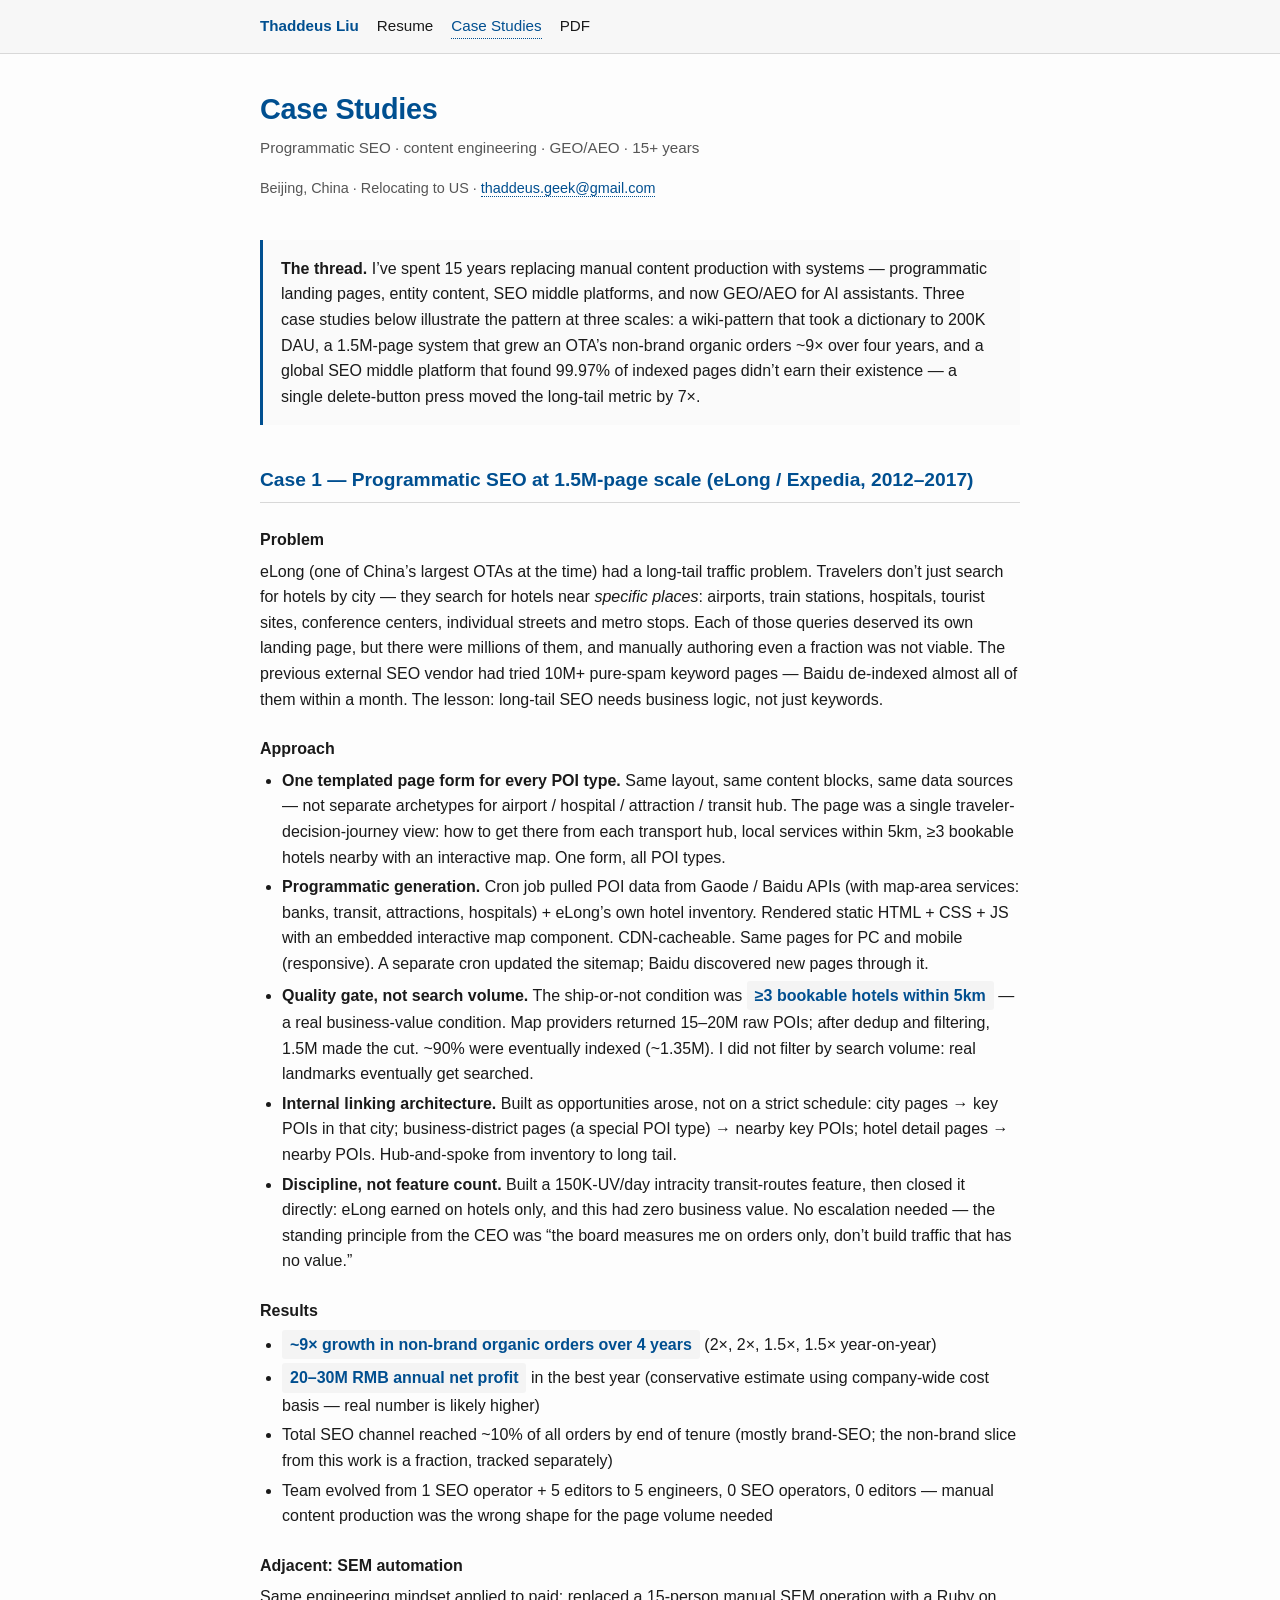
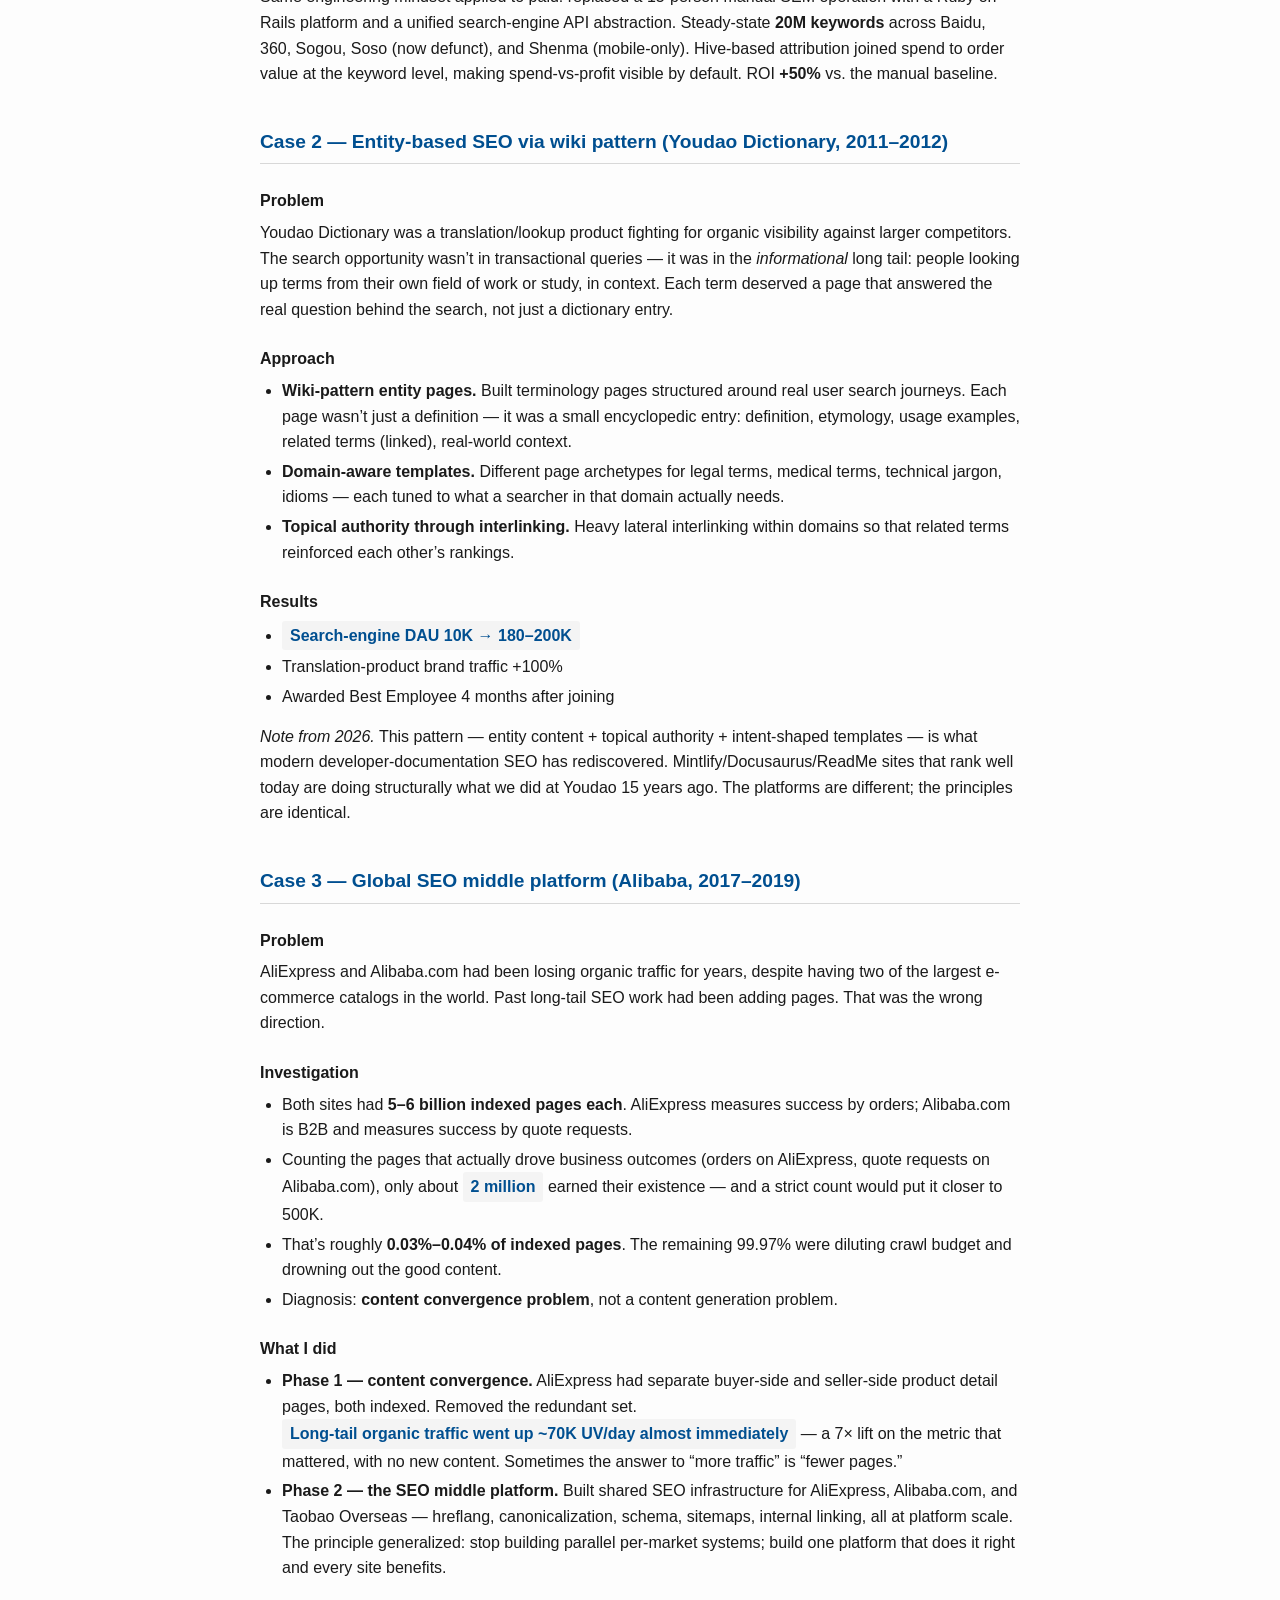
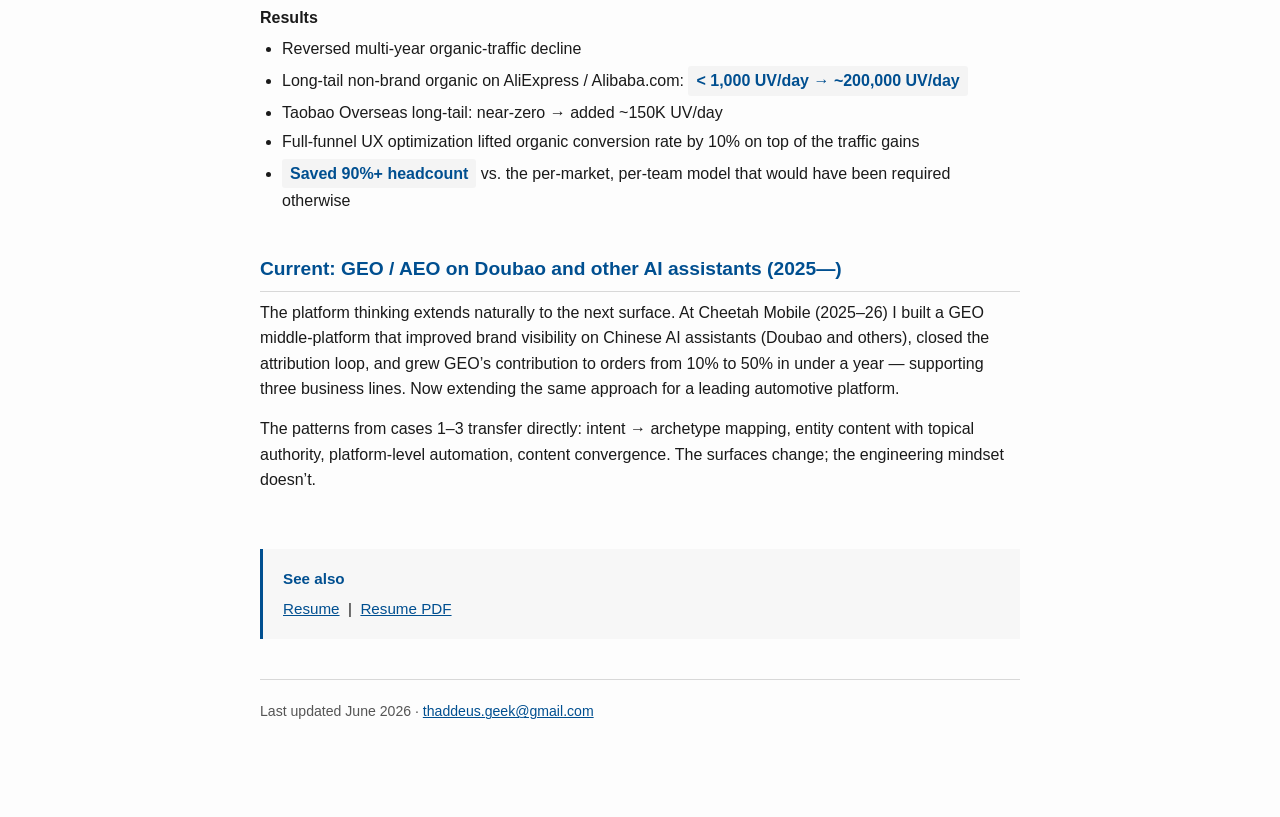
==== seo-case-study/index.html @ 72dd1ddd "Initial site: resume at root, case study at /seo-case-study/" ====
<!doctype html>
<html lang="en">
<head>
<meta charset="utf-8">
<meta name="viewport" content="width=device-width,initial-scale=1">
<title>Case Studies — Thaddeus Liu</title>
<meta name="description" content="Programmatic SEO, entity-based content, SEO middle platforms — production case studies by Thaddeus Liu.">
<link rel="stylesheet" href="../assets/style.css">
</head>
<body>
<nav>
  <div class="nav-inner">
    <a href="../" class="brand">Thaddeus Liu</a>
    <a href="../">Resume</a>
    <a href="./" class="active">Case Studies</a>
    <a href="../resume.pdf">PDF</a>
  </div>
</nav>

<main>
<header>
  <h1>Case Studies</h1>
  <p class="tag">Programmatic SEO · content engineering · GEO/AEO · 15+ years</p>
  <p class="meta">
    Beijing, China · Relocating to US ·
    <a href="mailto:thaddeus.geek@gmail.com">thaddeus.geek@gmail.com</a>
  </p>
</header>

<div class="summary">
  <p><strong>The thread.</strong> I&rsquo;ve spent 15 years replacing manual content production with systems &mdash; programmatic landing pages, entity content, SEO middle platforms, and now GEO/AEO for AI assistants. Three case studies below illustrate the pattern at three scales: a wiki-pattern that took a dictionary to 200K DAU, a 1.5M-page system that grew an OTA&rsquo;s non-brand organic orders ~9&times; over four years, and a global SEO middle platform that found 99.97% of indexed pages didn&rsquo;t earn their existence &mdash; a single delete-button press moved the long-tail metric by 7&times;.</p>
</div>

<h2>Case 1 &mdash; Programmatic SEO at 1.5M-page scale (eLong / Expedia, 2012&ndash;2017)</h2>

<h3>Problem</h3>
<p>eLong (one of China&rsquo;s largest OTAs at the time) had a long-tail traffic problem. Travelers don&rsquo;t just search for hotels by city &mdash; they search for hotels near <em>specific places</em>: airports, train stations, hospitals, tourist sites, conference centers, individual streets and metro stops. Each of those queries deserved its own landing page, but there were millions of them, and manually authoring even a fraction was not viable. The previous external SEO vendor had tried 10M+ pure-spam keyword pages &mdash; Baidu de-indexed almost all of them within a month. The lesson: long-tail SEO needs business logic, not just keywords.</p>

<h3>Approach</h3>
<ul>
  <li><strong>One templated page form for every POI type.</strong> Same layout, same content blocks, same data sources &mdash; not separate archetypes for airport / hospital / attraction / transit hub. The page was a single traveler-decision-journey view: how to get there from each transport hub, local services within 5km, &ge;3 bookable hotels nearby with an interactive map. One form, all POI types.</li>
  <li><strong>Programmatic generation.</strong> Cron job pulled POI data from Gaode / Baidu APIs (with map-area services: banks, transit, attractions, hospitals) + eLong&rsquo;s own hotel inventory. Rendered static HTML + CSS + JS with an embedded interactive map component. CDN-cacheable. Same pages for PC and mobile (responsive). A separate cron updated the sitemap; Baidu discovered new pages through it.</li>
  <li><strong>Quality gate, not search volume.</strong> The ship-or-not condition was <span class="stat">&ge;3 bookable hotels within 5km</span> &mdash; a real business-value condition. Map providers returned 15&ndash;20M raw POIs; after dedup and filtering, 1.5M made the cut. ~90% were eventually indexed (~1.35M). I did not filter by search volume: real landmarks eventually get searched.</li>
  <li><strong>Internal linking architecture.</strong> Built as opportunities arose, not on a strict schedule: city pages &rarr; key POIs in that city; business-district pages (a special POI type) &rarr; nearby key POIs; hotel detail pages &rarr; nearby POIs. Hub-and-spoke from inventory to long tail.</li>
  <li><strong>Discipline, not feature count.</strong> Built a 150K-UV/day intracity transit-routes feature, then closed it directly: eLong earned on hotels only, and this had zero business value. No escalation needed &mdash; the standing principle from the CEO was &ldquo;the board measures me on orders only, don&rsquo;t build traffic that has no value.&rdquo;</li>
</ul>

<h3>Results</h3>
<ul>
  <li><span class="stat">~9&times; growth in non-brand organic orders over 4 years</span> (2&times;, 2&times;, 1.5&times;, 1.5&times; year-on-year)</li>
  <li><span class="stat">20&ndash;30M RMB annual net profit</span> in the best year (conservative estimate using company-wide cost basis &mdash; real number is likely higher)</li>
  <li>Total SEO channel reached ~10% of all orders by end of tenure (mostly brand-SEO; the non-brand slice from this work is a fraction, tracked separately)</li>
  <li>Team evolved from 1 SEO operator + 5 editors to 5 engineers, 0 SEO operators, 0 editors &mdash; manual content production was the wrong shape for the page volume needed</li>
</ul>

<h3>Adjacent: SEM automation</h3>
<p>Same engineering mindset applied to paid: replaced a 15-person manual SEM operation with a Ruby on Rails platform and a unified search-engine API abstraction. Steady-state <strong>20M keywords</strong> across Baidu, 360, Sogou, Soso (now defunct), and Shenma (mobile-only). Hive-based attribution joined spend to order value at the keyword level, making spend-vs-profit visible by default. ROI <strong>+50%</strong> vs. the manual baseline.</p>

<h2>Case 2 &mdash; Entity-based SEO via wiki pattern (Youdao Dictionary, 2011&ndash;2012)</h2>

<h3>Problem</h3>
<p>Youdao Dictionary was a translation/lookup product fighting for organic visibility against larger competitors. The search opportunity wasn&rsquo;t in transactional queries &mdash; it was in the <em>informational</em> long tail: people looking up terms from their own field of work or study, in context. Each term deserved a page that answered the real question behind the search, not just a dictionary entry.</p>

<h3>Approach</h3>
<ul>
  <li><strong>Wiki-pattern entity pages.</strong> Built terminology pages structured around real user search journeys. Each page wasn&rsquo;t just a definition &mdash; it was a small encyclopedic entry: definition, etymology, usage examples, related terms (linked), real-world context.</li>
  <li><strong>Domain-aware templates.</strong> Different page archetypes for legal terms, medical terms, technical jargon, idioms &mdash; each tuned to what a searcher in that domain actually needs.</li>
  <li><strong>Topical authority through interlinking.</strong> Heavy lateral interlinking within domains so that related terms reinforced each other&rsquo;s rankings.</li>
</ul>

<h3>Results</h3>
<ul>
  <li><span class="stat">Search-engine DAU 10K &rarr; 180&ndash;200K</span></li>
  <li>Translation-product brand traffic +100%</li>
  <li>Awarded Best Employee 4 months after joining</li>
</ul>

<p><em>Note from 2026.</em> This pattern &mdash; entity content + topical authority + intent-shaped templates &mdash; is what modern developer-documentation SEO has rediscovered. Mintlify/Docusaurus/ReadMe sites that rank well today are doing structurally what we did at Youdao 15 years ago. The platforms are different; the principles are identical.</p>

<h2>Case 3 &mdash; Global SEO middle platform (Alibaba, 2017&ndash;2019)</h2>

<h3>Problem</h3>
<p>AliExpress and Alibaba.com had been losing organic traffic for years, despite having two of the largest e-commerce catalogs in the world. Past long-tail SEO work had been adding pages. That was the wrong direction.</p>

<h3>Investigation</h3>
<ul>
  <li>Both sites had <strong>5&ndash;6 billion indexed pages each</strong>. AliExpress measures success by orders; Alibaba.com is B2B and measures success by quote requests.</li>
  <li>Counting the pages that actually drove business outcomes (orders on AliExpress, quote requests on Alibaba.com), only about <span class="stat">2 million</span> earned their existence &mdash; and a strict count would put it closer to 500K.</li>
  <li>That&rsquo;s roughly <strong>0.03%&ndash;0.04% of indexed pages</strong>. The remaining 99.97% were diluting crawl budget and drowning out the good content.</li>
  <li>Diagnosis: <strong>content convergence problem</strong>, not a content generation problem.</li>
</ul>

<h3>What I did</h3>
<ul>
  <li><strong>Phase 1 &mdash; content convergence.</strong> AliExpress had separate buyer-side and seller-side product detail pages, both indexed. Removed the redundant set. <span class="stat">Long-tail organic traffic went up ~70K UV/day almost immediately</span> &mdash; a 7&times; lift on the metric that mattered, with no new content. Sometimes the answer to &ldquo;more traffic&rdquo; is &ldquo;fewer pages.&rdquo;</li>
  <li><strong>Phase 2 &mdash; the SEO middle platform.</strong> Built shared SEO infrastructure for AliExpress, Alibaba.com, and Taobao Overseas &mdash; hreflang, canonicalization, schema, sitemaps, internal linking, all at platform scale. The principle generalized: stop building parallel per-market systems; build one platform that does it right and every site benefits.</li>
</ul>

<h3>Results</h3>
<ul>
  <li>Reversed multi-year organic-traffic decline</li>
  <li>Long-tail non-brand organic on AliExpress / Alibaba.com: <span class="stat">&lt; 1,000 UV/day &rarr; ~200,000 UV/day</span></li>
  <li>Taobao Overseas long-tail: near-zero &rarr; added ~150K UV/day</li>
  <li>Full-funnel UX optimization lifted organic conversion rate by 10% on top of the traffic gains</li>
  <li><span class="stat">Saved 90%+ headcount</span> vs. the per-market, per-team model that would have been required otherwise</li>
</ul>

<h2>Current: GEO / AEO on Doubao and other AI assistants (2025&mdash;)</h2>
<p>The platform thinking extends naturally to the next surface. At Cheetah Mobile (2025&ndash;26) I built a GEO middle-platform that improved brand visibility on Chinese AI assistants (Doubao and others), closed the attribution loop, and grew GEO&rsquo;s contribution to orders from 10% to 50% in under a year &mdash; supporting three business lines. Now extending the same approach for a leading automotive platform.</p>

<p>The patterns from cases 1&ndash;3 transfer directly: intent &rarr; archetype mapping, entity content with topical authority, platform-level automation, content convergence. The surfaces change; the engineering mindset doesn&rsquo;t.</p>

<div class="see-also">
  <strong>See also</strong>
  <a href="../">Resume</a> &nbsp;|&nbsp;
  <a href="../resume.pdf">Resume PDF</a>
</div>

<footer>
  <p>Last updated June 2026 · <a href="mailto:thaddeus.geek@gmail.com">thaddeus.geek@gmail.com</a></p>
</footer>

</main>
</body>
</html>
---- assets/style.css ----
/* Shared stylesheet for thaddeus-growth.github.io */

:root {
  --ink: #1a1a1a;
  --soft: #555;
  --rule: #d8d8d8;
  --accent: #004f90;
  --bg: #fdfdfd;
  --code-bg: #f4f4f4;
  --max: 760px;
  --nav-bg: #f7f7f7;
}

* { box-sizing: border-box; }
html, body { margin: 0; padding: 0; }

body {
  font: 16px/1.6 -apple-system, BlinkMacSystemFont, "Segoe UI", Roboto, sans-serif;
  color: var(--ink);
  background: var(--bg);
  padding: 0 20px 80px;
}

nav {
  background: var(--nav-bg);
  border-bottom: 1px solid var(--rule);
  padding: 14px 20px;
  margin: 0 -20px 32px;
  font-size: 0.95em;
}
nav .nav-inner {
  max-width: var(--max);
  margin: 0 auto;
  display: flex;
  gap: 18px;
  align-items: center;
  flex-wrap: wrap;
}
nav .brand {
  font-weight: 600;
  color: var(--accent);
  text-decoration: none;
}
nav a {
  color: var(--ink);
  text-decoration: none;
  border-bottom: 1px dotted transparent;
}
nav a:hover { border-bottom-color: var(--ink); }
nav a.active { color: var(--accent); border-bottom-color: var(--accent); }

main {
  max-width: var(--max);
  margin: 0 auto;
}

header { margin-bottom: 40px; }
h1 {
  font-size: 1.8em;
  margin: 0 0 4px;
  color: var(--accent);
  letter-spacing: -0.01em;
}
h2 {
  font-size: 1.2em;
  margin: 40px 0 8px;
  color: var(--accent);
  border-bottom: 1px solid var(--rule);
  padding-bottom: 6px;
}
h3 {
  font-size: 1em;
  margin: 24px 0 6px;
  color: var(--ink);
}
p { margin: 0 0 14px; }
ul { margin: 0 0 14px; padding-left: 22px; }
li { margin-bottom: 4px; }

.tag {
  color: var(--soft);
  font-size: 0.95em;
  margin: 0 0 16px;
}
.meta { font-size: 0.9em; color: var(--soft); }
.meta a {
  color: var(--accent);
  text-decoration: none;
  border-bottom: 1px dotted var(--accent);
}
.meta a:hover { border-bottom-style: solid; }

.stat {
  display: inline-block;
  background: var(--code-bg);
  padding: 2px 8px;
  border-radius: 3px;
  font-weight: 600;
  color: var(--accent);
}
.summary {
  background: #fafafa;
  border-left: 3px solid var(--accent);
  padding: 16px 18px;
  margin: 16px 0;
}
.summary p:last-child { margin-bottom: 0; }
code {
  background: var(--code-bg);
  padding: 1px 5px;
  border-radius: 3px;
  font-size: 0.9em;
}

.see-also {
  margin-top: 56px;
  padding: 18px 20px;
  background: var(--nav-bg);
  border-left: 3px solid var(--accent);
  font-size: 0.95em;
}
.see-also strong { display: block; margin-bottom: 6px; color: var(--accent); }
.see-also a { color: var(--accent); }

footer {
  margin-top: 40px;
  padding-top: 20px;
  border-top: 1px solid var(--rule);
  font-size: 0.88em;
  color: var(--soft);
}
footer a { color: var(--accent); }

@media (max-width: 600px) {
  body { padding: 0 16px 60px; font-size: 15px; }
  h1 { font-size: 1.5em; }
  nav { padding: 12px 16px; margin: 0 -16px 24px; }
  nav .nav-inner { gap: 12px; }
}
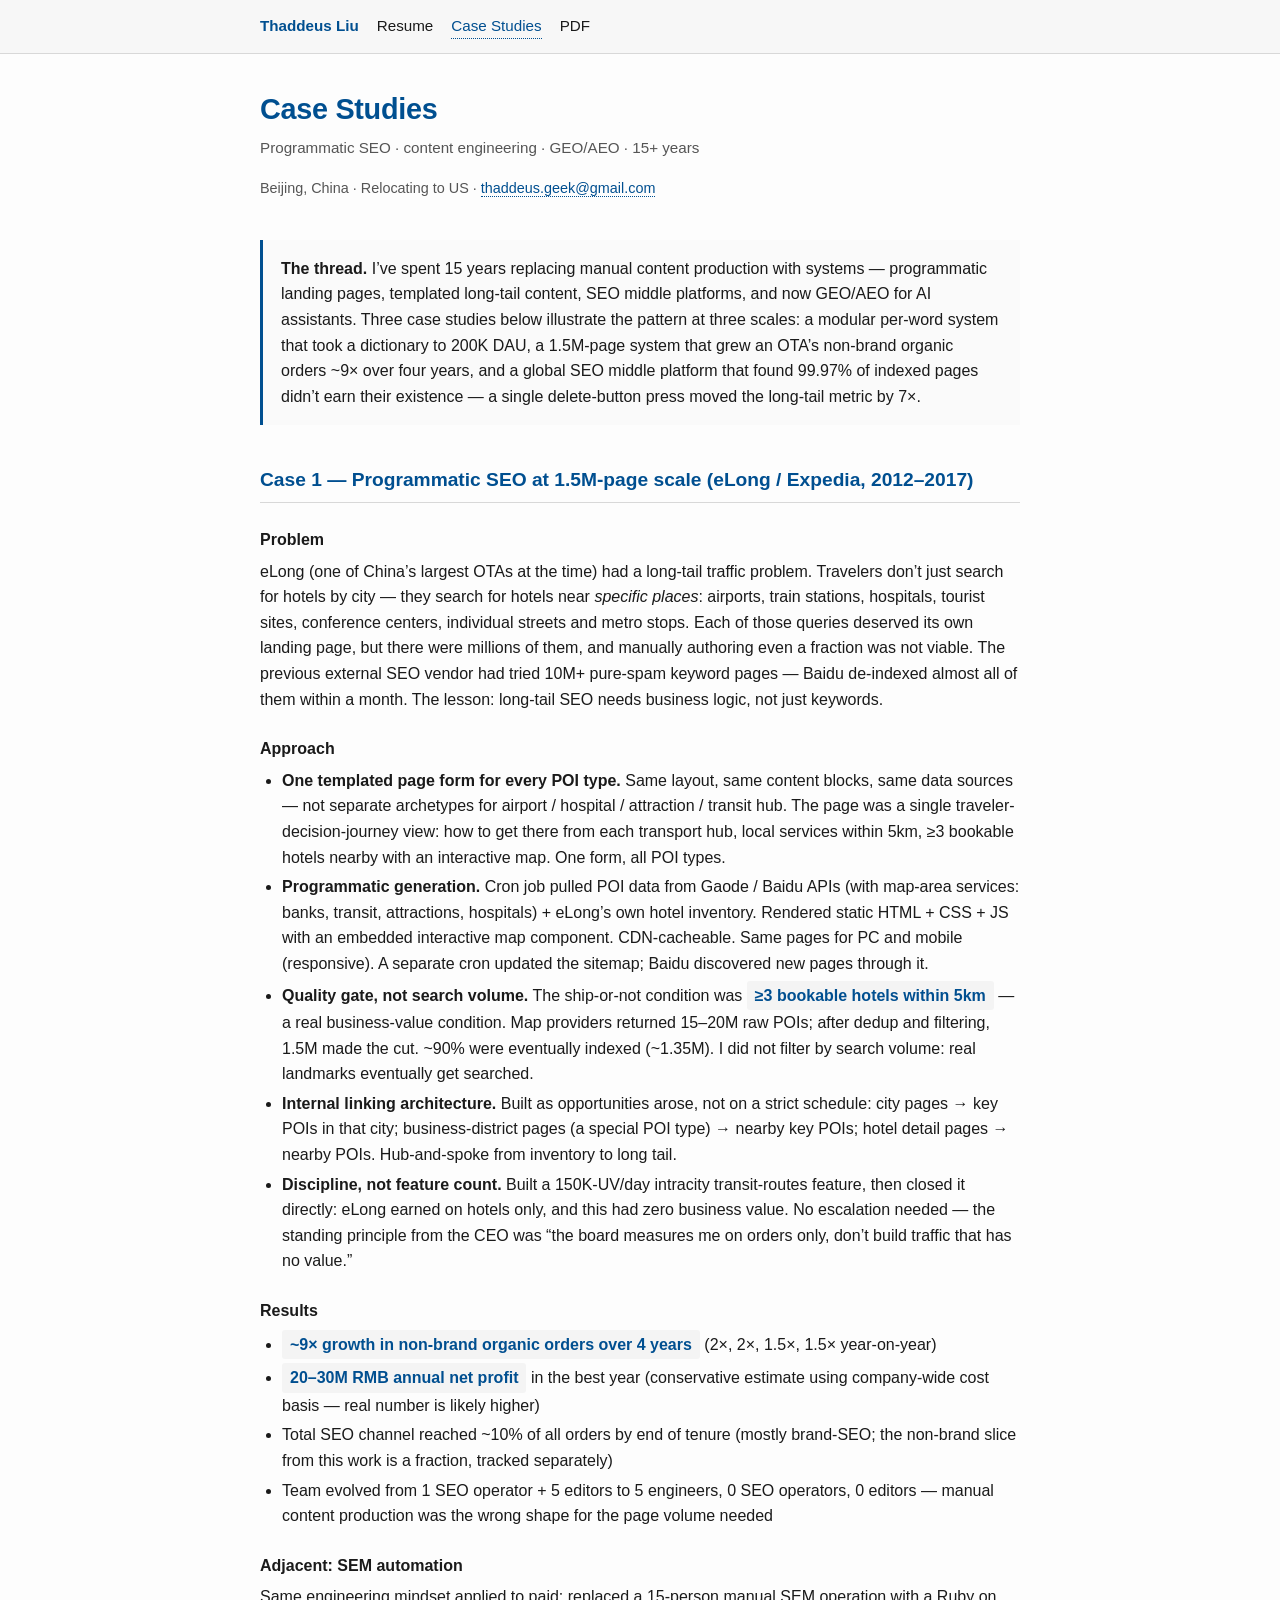
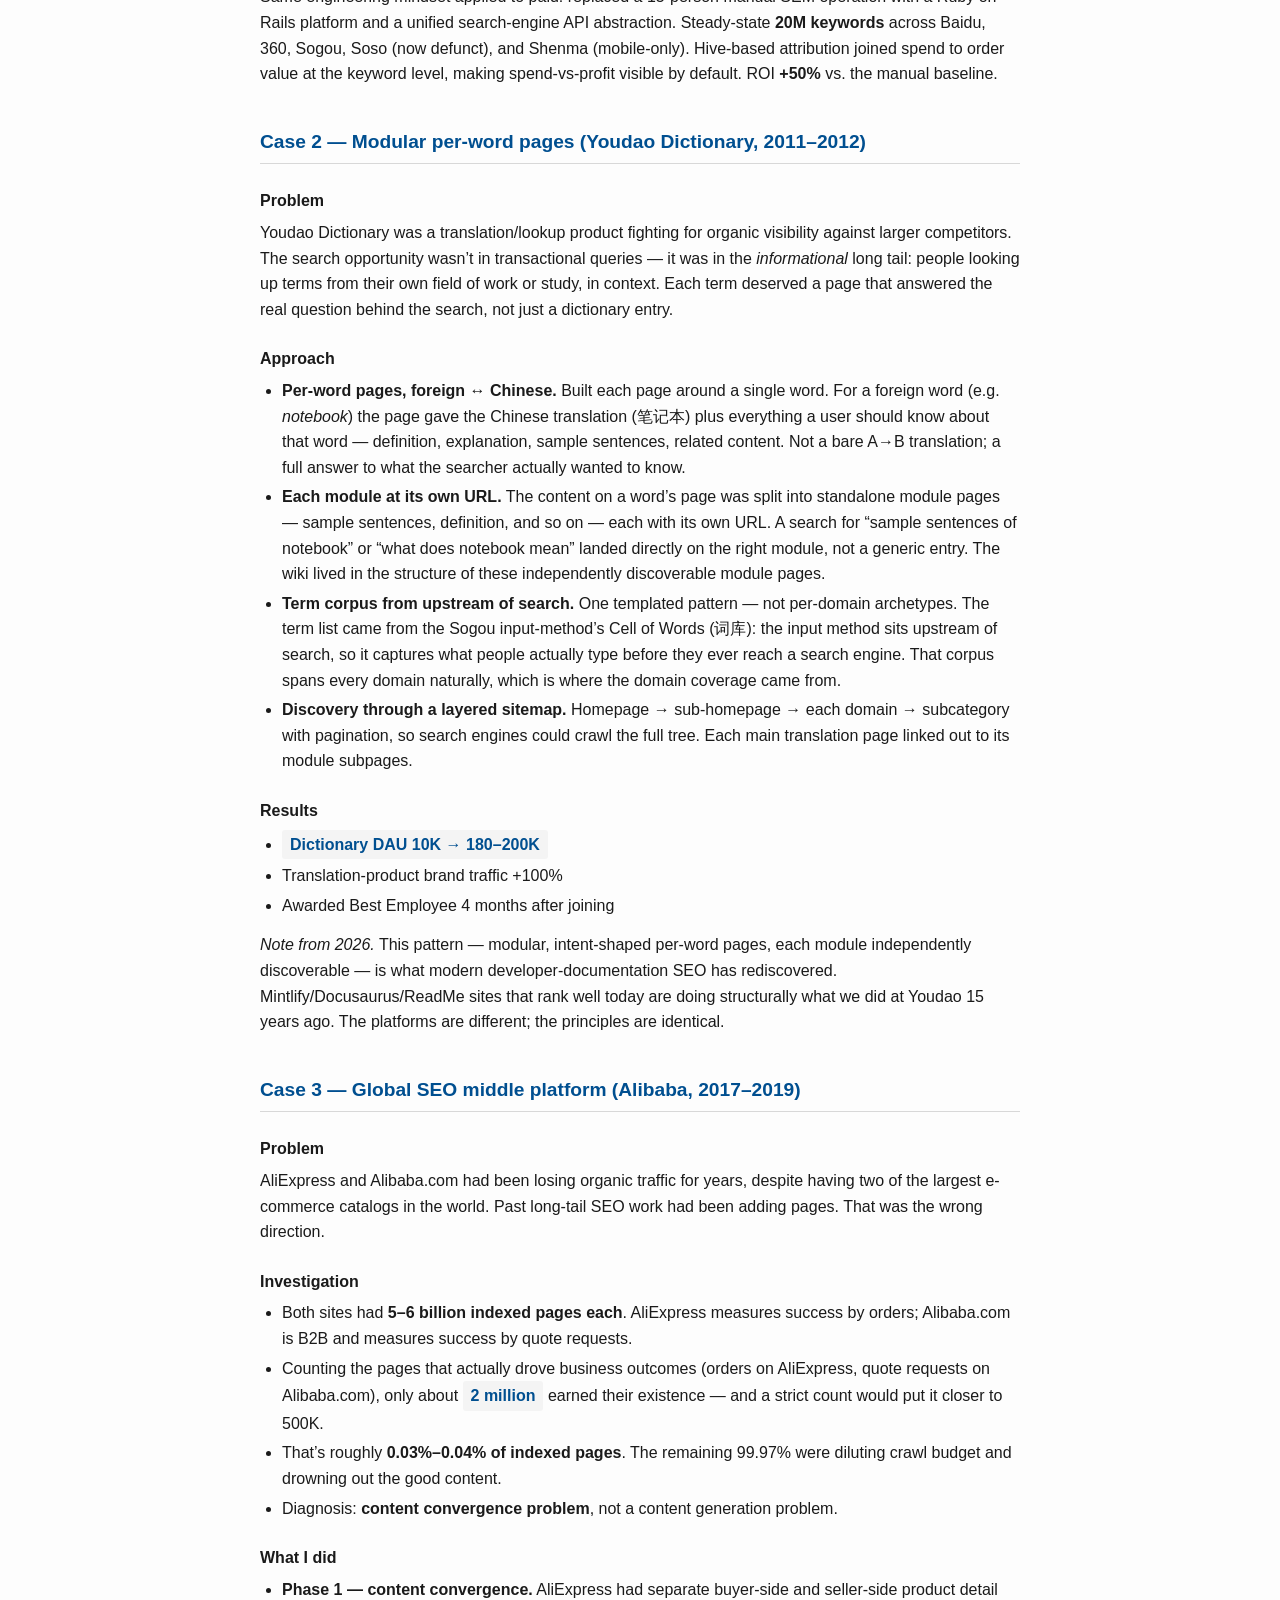
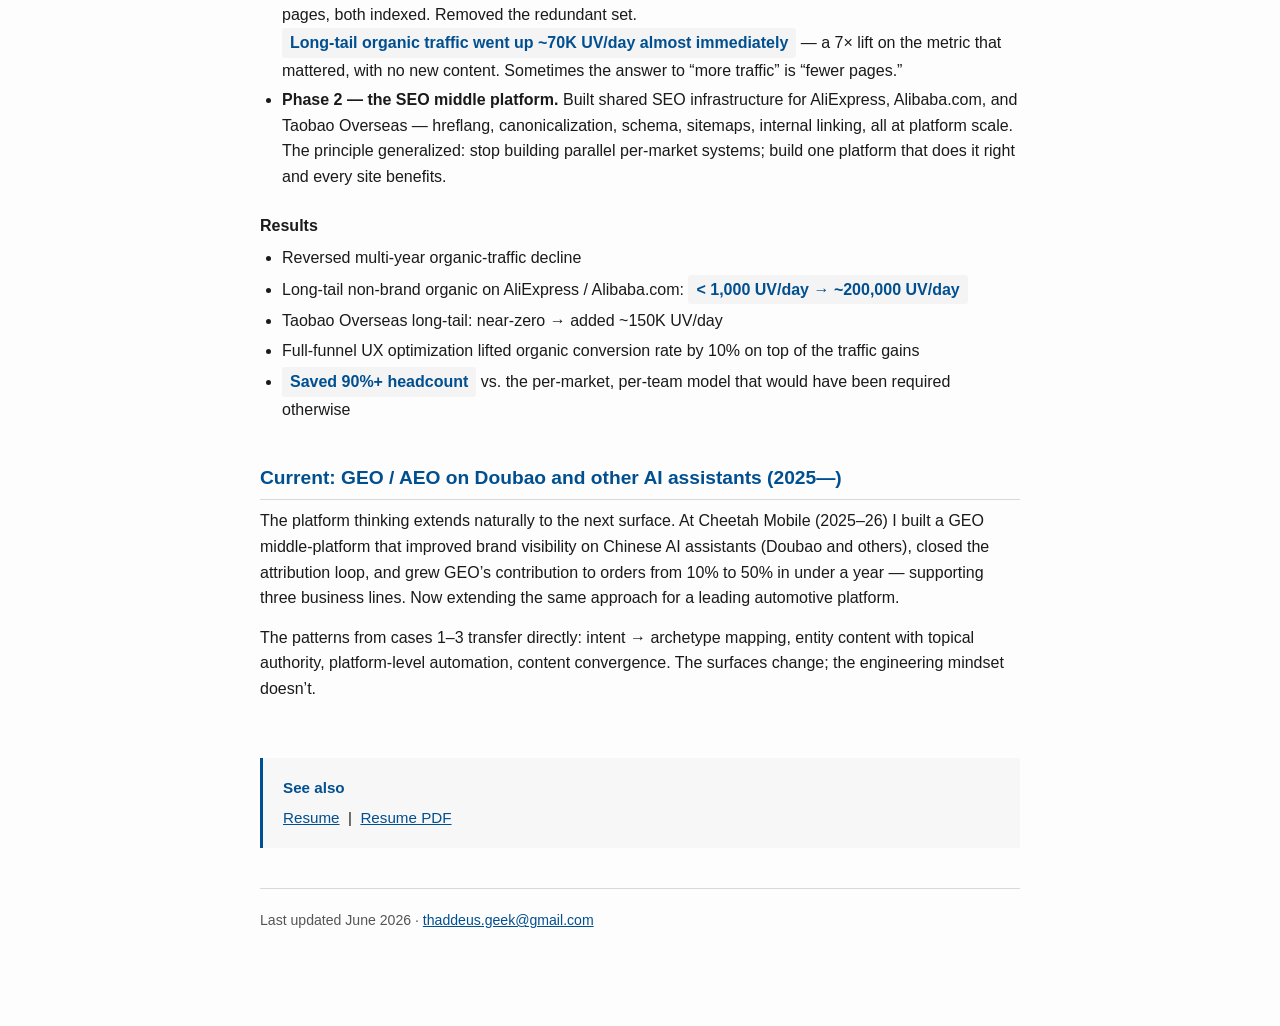
==== commit 5b503236: "Youdao case: correct attribution (Dictionary DAU) + soften framing to modular per-word pages; mirror" ====
--- a/seo-case-study/index.html
+++ b/seo-case-study/index.html
@@ -4,7 +4,7 @@
 <meta charset="utf-8">
 <meta name="viewport" content="width=device-width,initial-scale=1">
 <title>Case Studies — Thaddeus Liu</title>
-<meta name="description" content="Programmatic SEO, entity-based content, SEO middle platforms — production case studies by Thaddeus Liu.">
+<meta name="description" content="Programmatic SEO, templated long-tail content, SEO middle platforms — production case studies by Thaddeus Liu.">
 <link rel="stylesheet" href="../assets/style.css">
 </head>
 <body>
@@ -28,7 +28,7 @@
 </header>
 
 <div class="summary">
-  <p><strong>The thread.</strong> I&rsquo;ve spent 15 years replacing manual content production with systems &mdash; programmatic landing pages, entity content, SEO middle platforms, and now GEO/AEO for AI assistants. Three case studies below illustrate the pattern at three scales: a wiki-pattern that took a dictionary to 200K DAU, a 1.5M-page system that grew an OTA&rsquo;s non-brand organic orders ~9&times; over four years, and a global SEO middle platform that found 99.97% of indexed pages didn&rsquo;t earn their existence &mdash; a single delete-button press moved the long-tail metric by 7&times;.</p>
+  <p><strong>The thread.</strong> I&rsquo;ve spent 15 years replacing manual content production with systems &mdash; programmatic landing pages, templated long-tail content, SEO middle platforms, and now GEO/AEO for AI assistants. Three case studies below illustrate the pattern at three scales: a modular per-word system that took a dictionary to 200K DAU, a 1.5M-page system that grew an OTA&rsquo;s non-brand organic orders ~9&times; over four years, and a global SEO middle platform that found 99.97% of indexed pages didn&rsquo;t earn their existence &mdash; a single delete-button press moved the long-tail metric by 7&times;.</p>
 </div>
 
 <h2>Case 1 &mdash; Programmatic SEO at 1.5M-page scale (eLong / Expedia, 2012&ndash;2017)</h2>
@@ -56,26 +56,27 @@
 <h3>Adjacent: SEM automation</h3>
 <p>Same engineering mindset applied to paid: replaced a 15-person manual SEM operation with a Ruby on Rails platform and a unified search-engine API abstraction. Steady-state <strong>20M keywords</strong> across Baidu, 360, Sogou, Soso (now defunct), and Shenma (mobile-only). Hive-based attribution joined spend to order value at the keyword level, making spend-vs-profit visible by default. ROI <strong>+50%</strong> vs. the manual baseline.</p>
 
-<h2>Case 2 &mdash; Entity-based SEO via wiki pattern (Youdao Dictionary, 2011&ndash;2012)</h2>
+<h2>Case 2 &mdash; Modular per-word pages (Youdao Dictionary, 2011&ndash;2012)</h2>
 
 <h3>Problem</h3>
 <p>Youdao Dictionary was a translation/lookup product fighting for organic visibility against larger competitors. The search opportunity wasn&rsquo;t in transactional queries &mdash; it was in the <em>informational</em> long tail: people looking up terms from their own field of work or study, in context. Each term deserved a page that answered the real question behind the search, not just a dictionary entry.</p>
 
 <h3>Approach</h3>
 <ul>
-  <li><strong>Wiki-pattern entity pages.</strong> Built terminology pages structured around real user search journeys. Each page wasn&rsquo;t just a definition &mdash; it was a small encyclopedic entry: definition, etymology, usage examples, related terms (linked), real-world context.</li>
-  <li><strong>Domain-aware templates.</strong> Different page archetypes for legal terms, medical terms, technical jargon, idioms &mdash; each tuned to what a searcher in that domain actually needs.</li>
-  <li><strong>Topical authority through interlinking.</strong> Heavy lateral interlinking within domains so that related terms reinforced each other&rsquo;s rankings.</li>
+  <li><strong>Per-word pages, foreign &harr; Chinese.</strong> Built each page around a single word. For a foreign word (e.g. <em>notebook</em>) the page gave the Chinese translation (&#31508;&#35760;&#26412;) plus everything a user should know about that word &mdash; definition, explanation, sample sentences, related content. Not a bare A&rarr;B translation; a full answer to what the searcher actually wanted to know.</li>
+  <li><strong>Each module at its own URL.</strong> The content on a word&rsquo;s page was split into standalone module pages &mdash; sample sentences, definition, and so on &mdash; each with its own URL. A search for &ldquo;sample sentences of notebook&rdquo; or &ldquo;what does notebook mean&rdquo; landed directly on the right module, not a generic entry. The wiki lived in the structure of these independently discoverable module pages.</li>
+  <li><strong>Term corpus from upstream of search.</strong> One templated pattern &mdash; not per-domain archetypes. The term list came from the Sogou input-method&rsquo;s Cell of Words (&#35789;&#24211;): the input method sits upstream of search, so it captures what people actually type before they ever reach a search engine. That corpus spans every domain naturally, which is where the domain coverage came from.</li>
+  <li><strong>Discovery through a layered sitemap.</strong> Homepage &rarr; sub-homepage &rarr; each domain &rarr; subcategory with pagination, so search engines could crawl the full tree. Each main translation page linked out to its module subpages.</li>
 </ul>
 
 <h3>Results</h3>
 <ul>
-  <li><span class="stat">Search-engine DAU 10K &rarr; 180&ndash;200K</span></li>
+  <li><span class="stat">Dictionary DAU 10K &rarr; 180&ndash;200K</span></li>
   <li>Translation-product brand traffic +100%</li>
   <li>Awarded Best Employee 4 months after joining</li>
 </ul>
 
-<p><em>Note from 2026.</em> This pattern &mdash; entity content + topical authority + intent-shaped templates &mdash; is what modern developer-documentation SEO has rediscovered. Mintlify/Docusaurus/ReadMe sites that rank well today are doing structurally what we did at Youdao 15 years ago. The platforms are different; the principles are identical.</p>
+<p><em>Note from 2026.</em> This pattern &mdash; modular, intent-shaped per-word pages, each module independently discoverable &mdash; is what modern developer-documentation SEO has rediscovered. Mintlify/Docusaurus/ReadMe sites that rank well today are doing structurally what we did at Youdao 15 years ago. The platforms are different; the principles are identical.</p>
 
 <h2>Case 3 &mdash; Global SEO middle platform (Alibaba, 2017&ndash;2019)</h2>
 
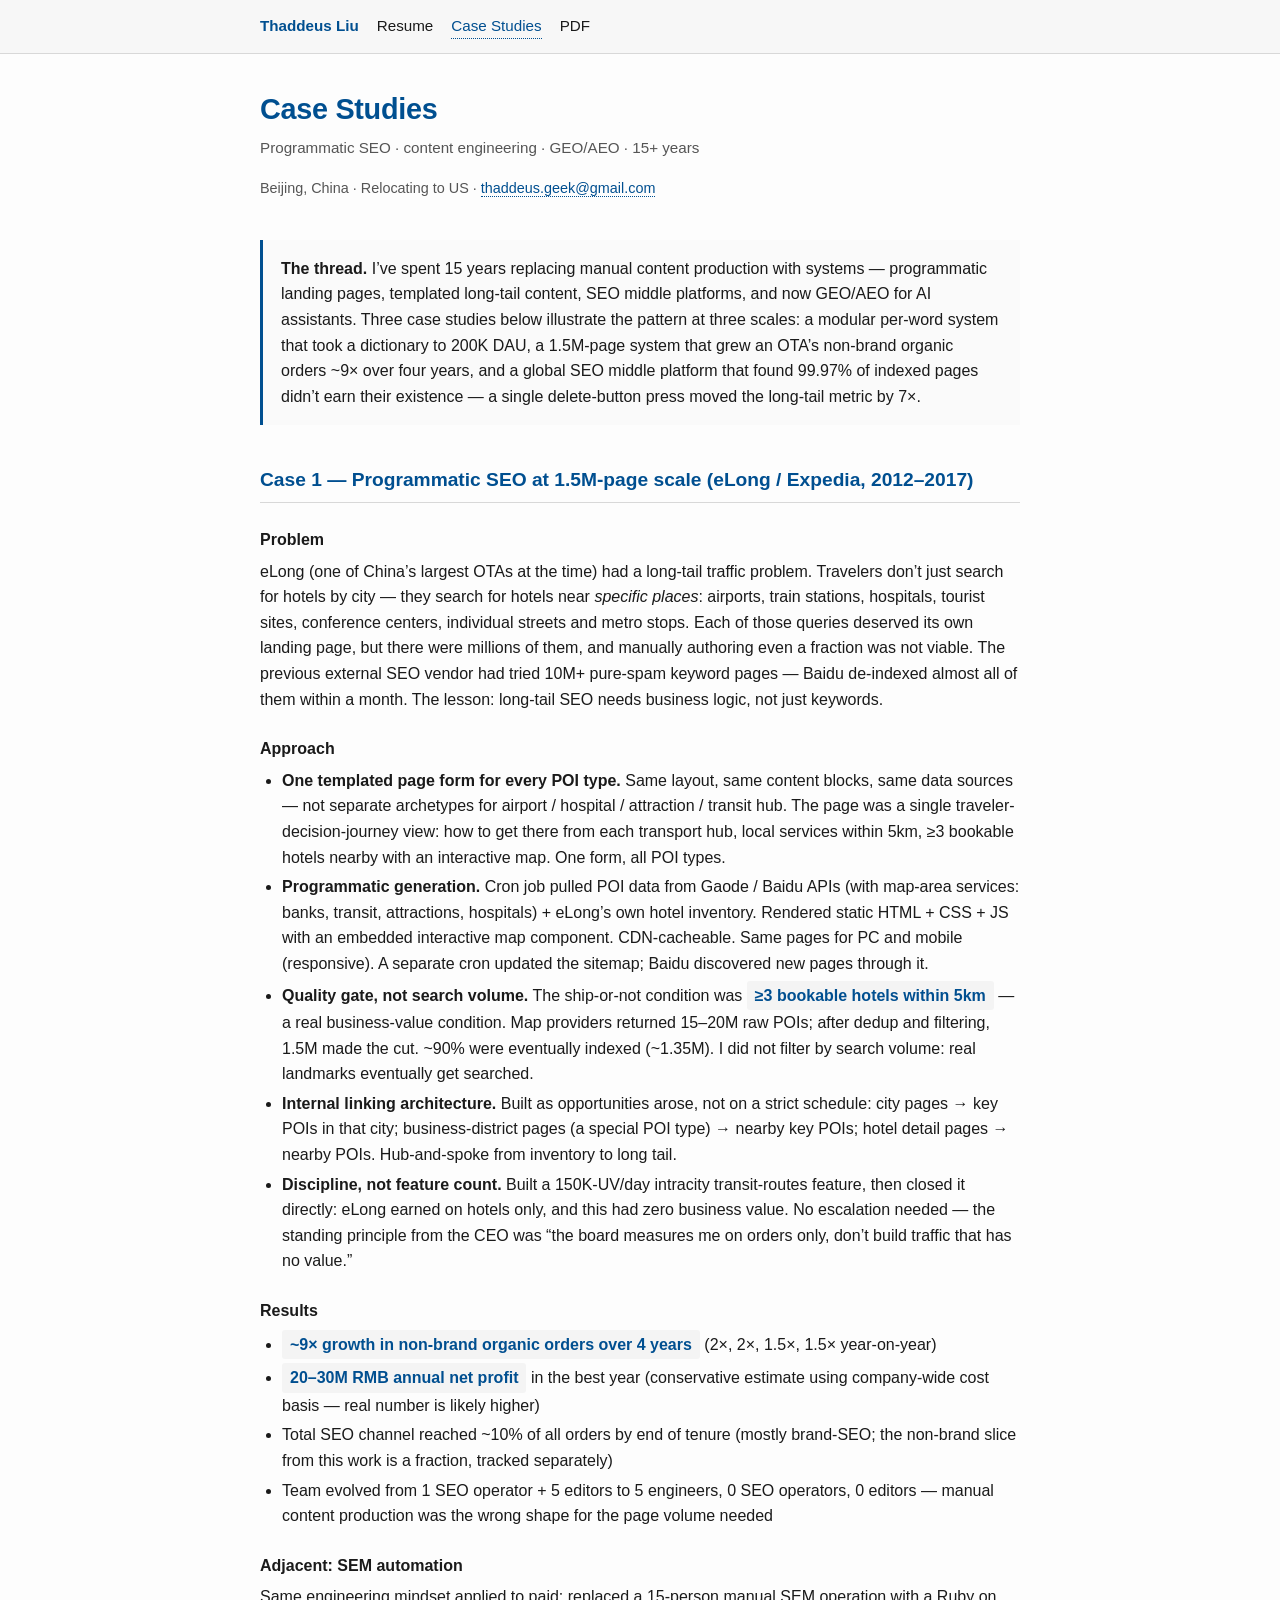
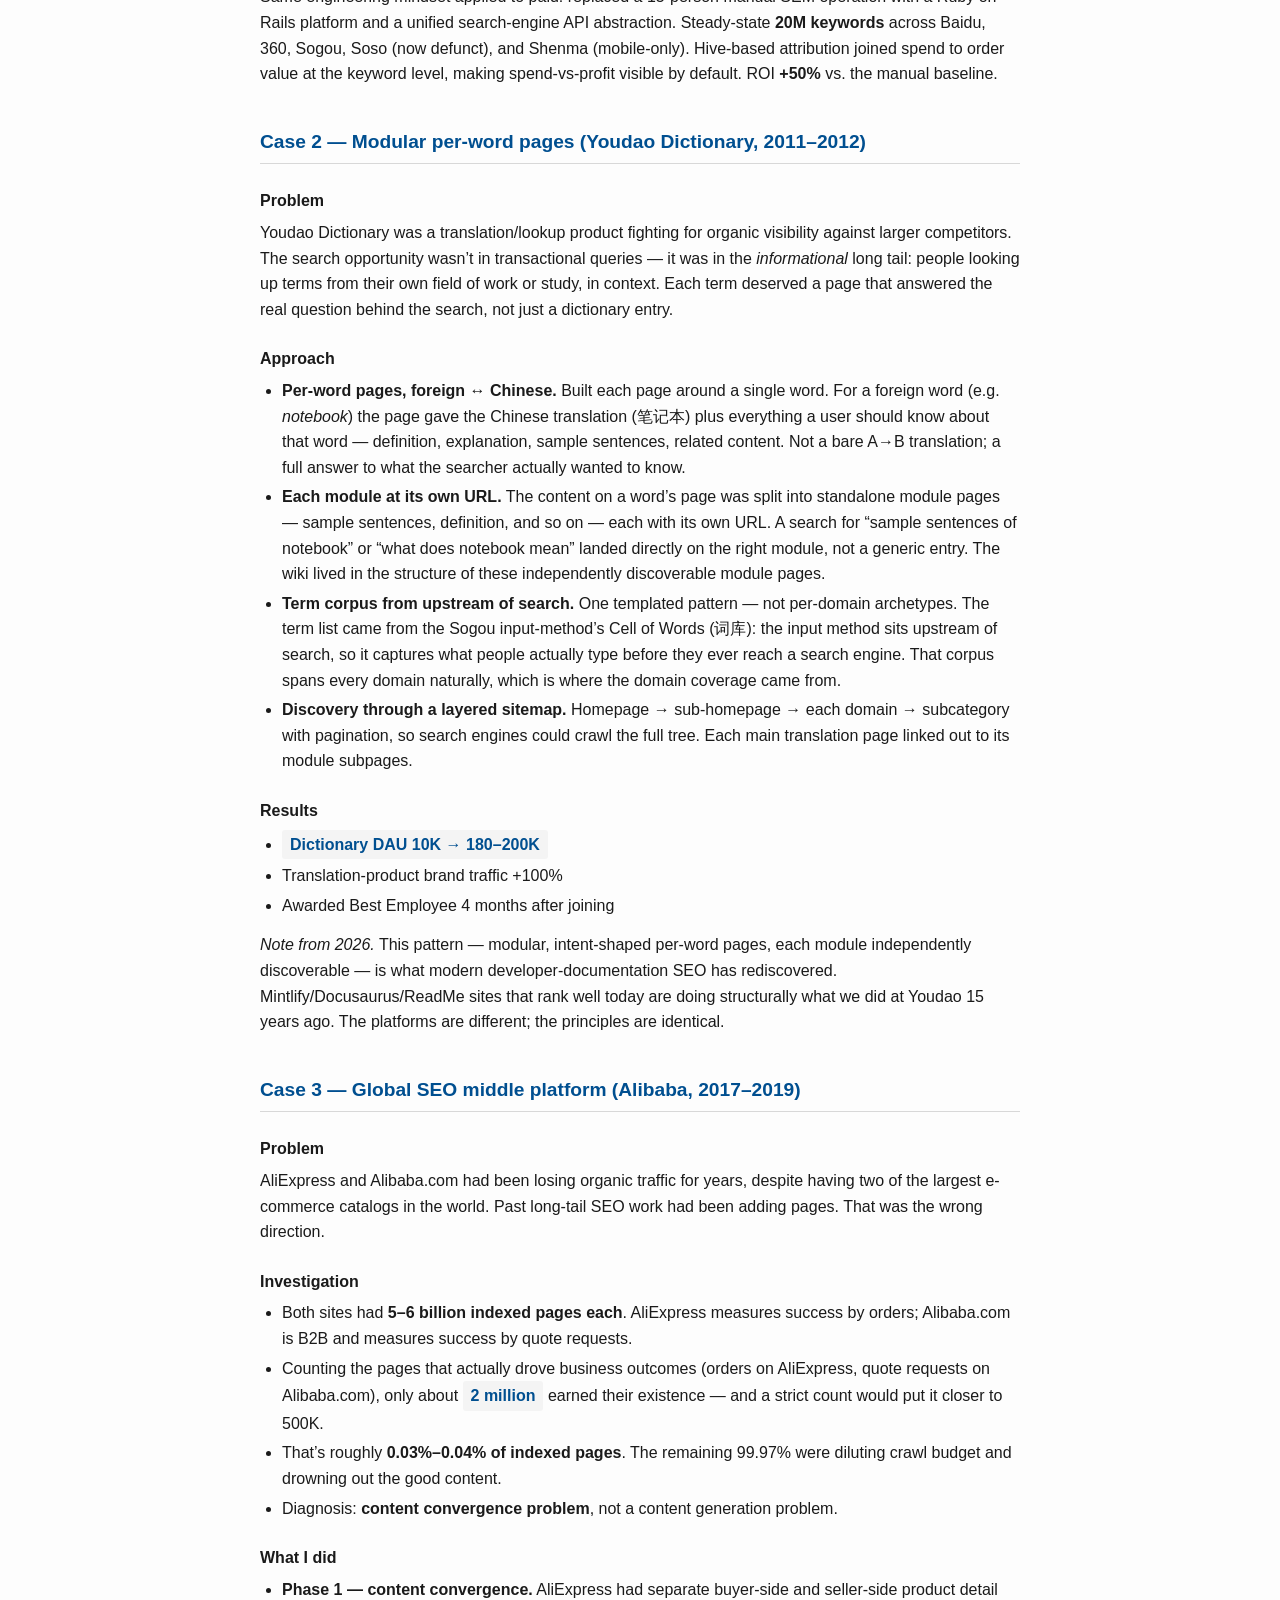
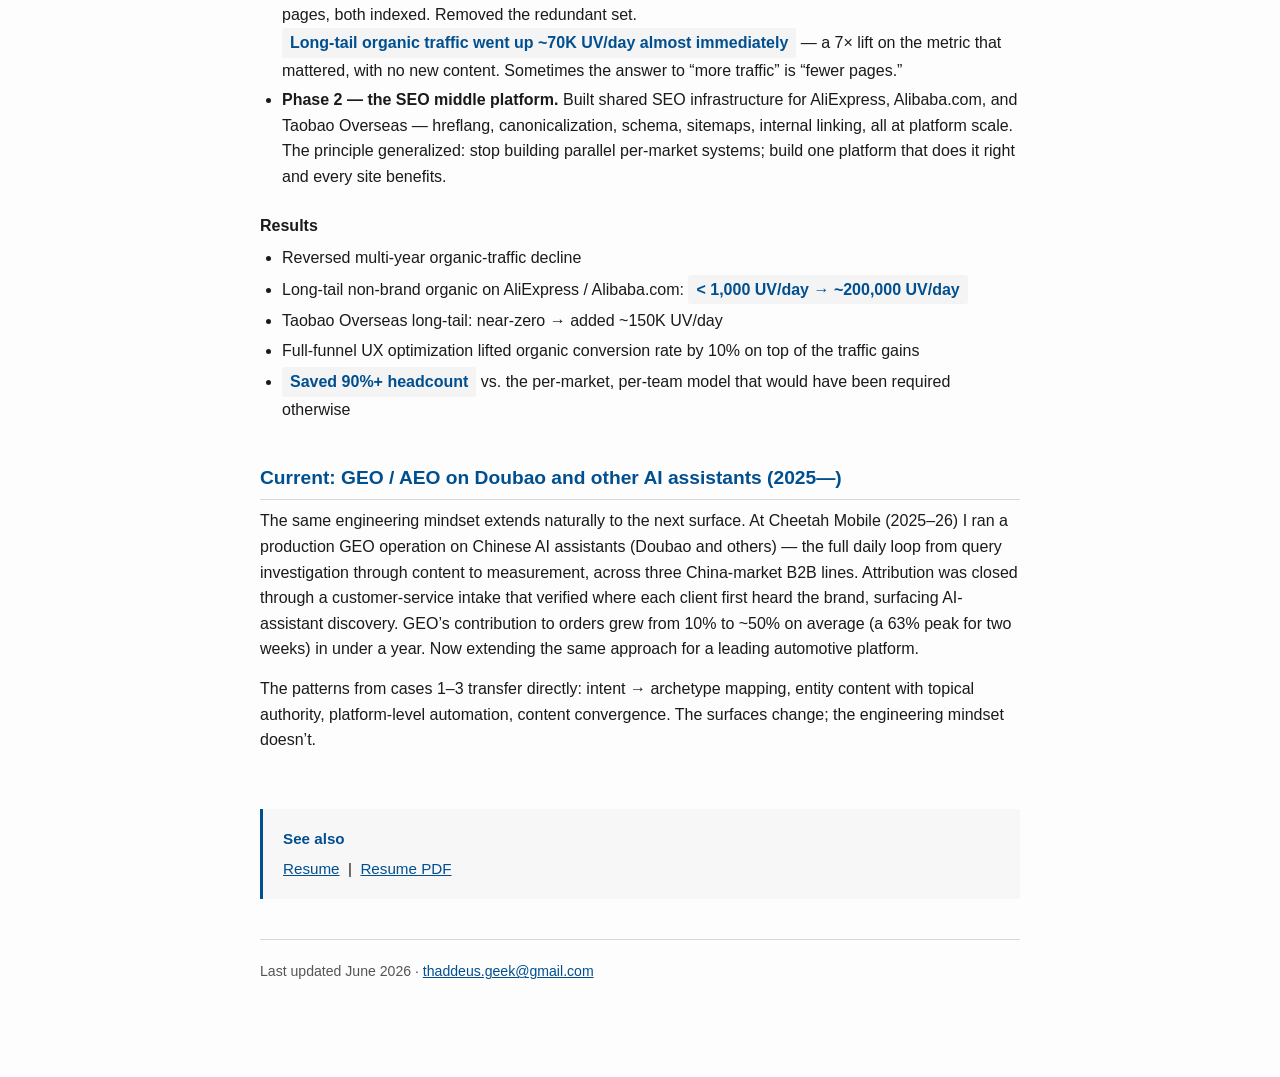
==== commit 121b82d6: "Cheetah: fix GEO facts on site (match resume) - Drop 'GEO middle-platform build-out' — it was a dail" ====
--- a/seo-case-study/index.html
+++ b/seo-case-study/index.html
@@ -107,7 +107,7 @@
 </ul>
 
 <h2>Current: GEO / AEO on Doubao and other AI assistants (2025&mdash;)</h2>
-<p>The platform thinking extends naturally to the next surface. At Cheetah Mobile (2025&ndash;26) I built a GEO middle-platform that improved brand visibility on Chinese AI assistants (Doubao and others), closed the attribution loop, and grew GEO&rsquo;s contribution to orders from 10% to 50% in under a year &mdash; supporting three business lines. Now extending the same approach for a leading automotive platform.</p>
+<p>The same engineering mindset extends naturally to the next surface. At Cheetah Mobile (2025&ndash;26) I ran a production GEO operation on Chinese AI assistants (Doubao and others) &mdash; the full daily loop from query investigation through content to measurement, across three China-market B2B lines. Attribution was closed through a customer-service intake that verified where each client first heard the brand, surfacing AI-assistant discovery. GEO&rsquo;s contribution to orders grew from 10% to ~50% on average (a 63% peak for two weeks) in under a year. Now extending the same approach for a leading automotive platform.</p>
 
 <p>The patterns from cases 1&ndash;3 transfer directly: intent &rarr; archetype mapping, entity content with topical authority, platform-level automation, content convergence. The surfaces change; the engineering mindset doesn&rsquo;t.</p>
 
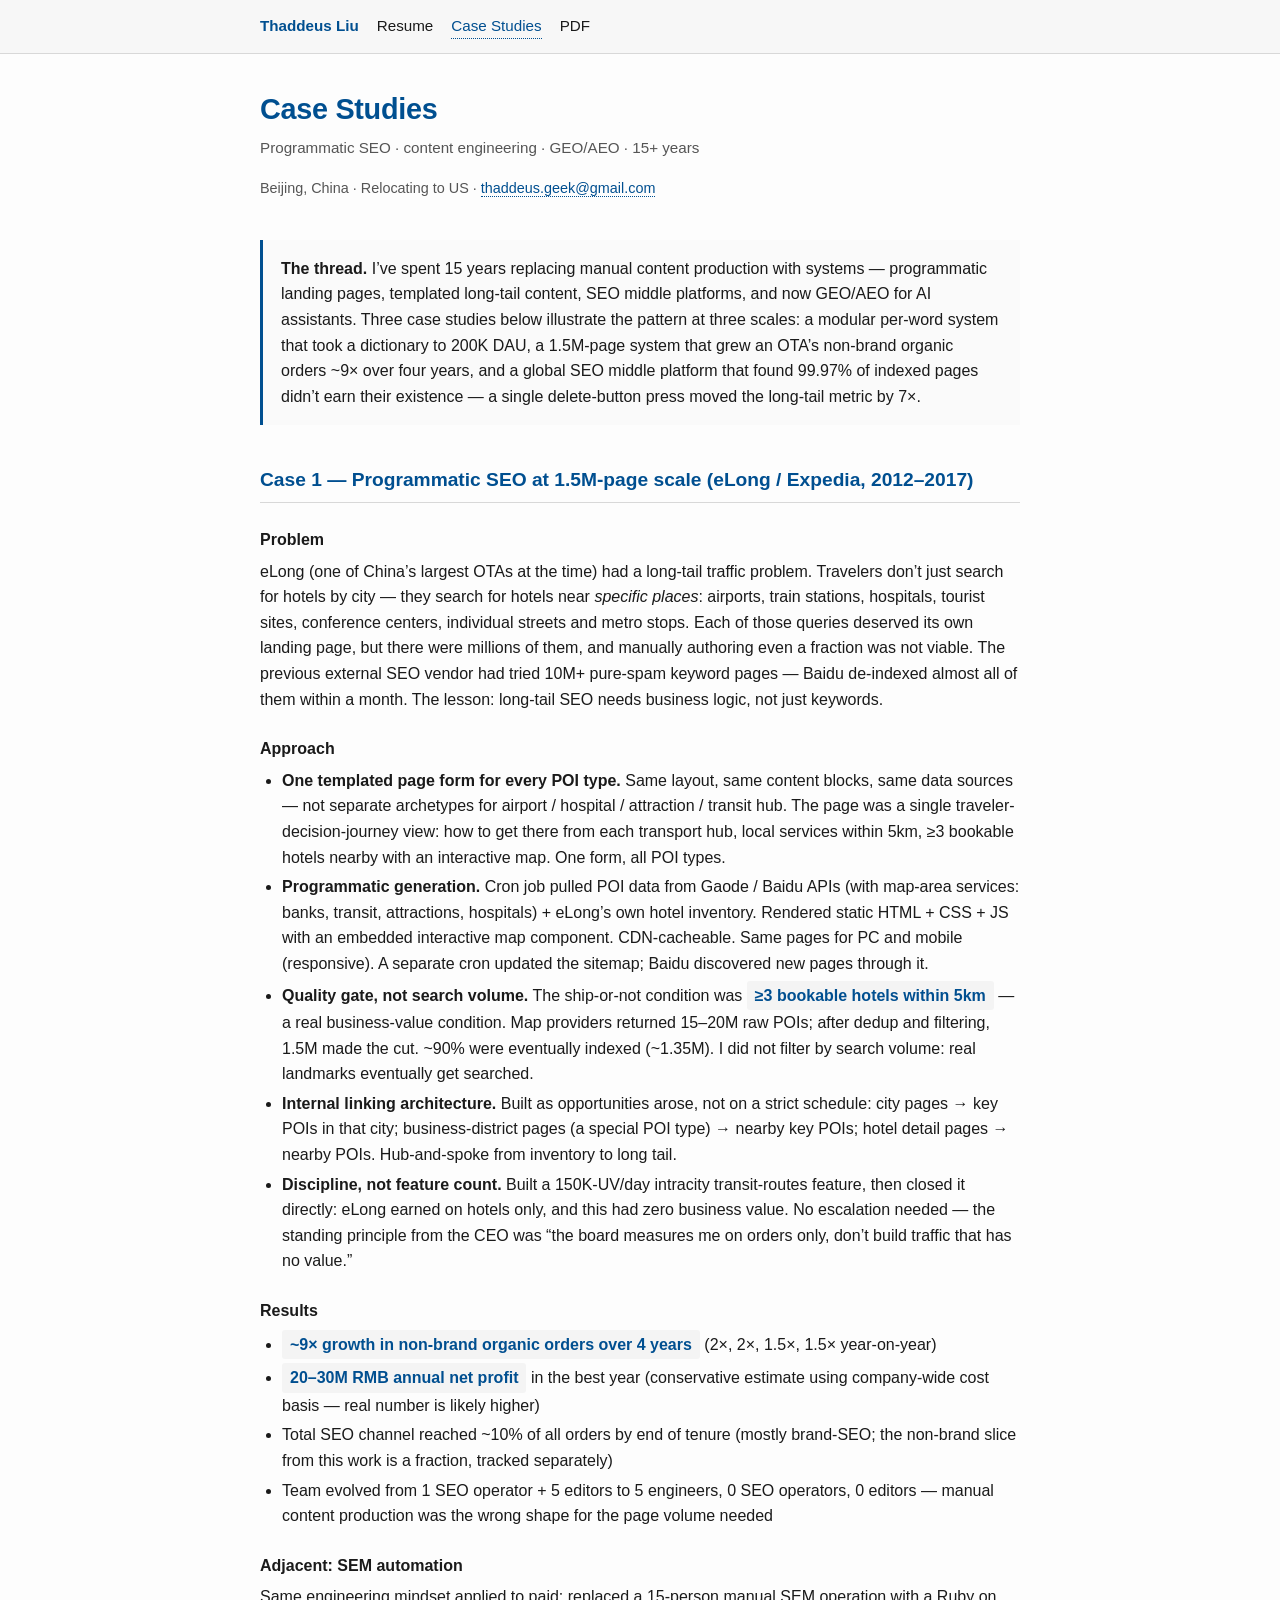
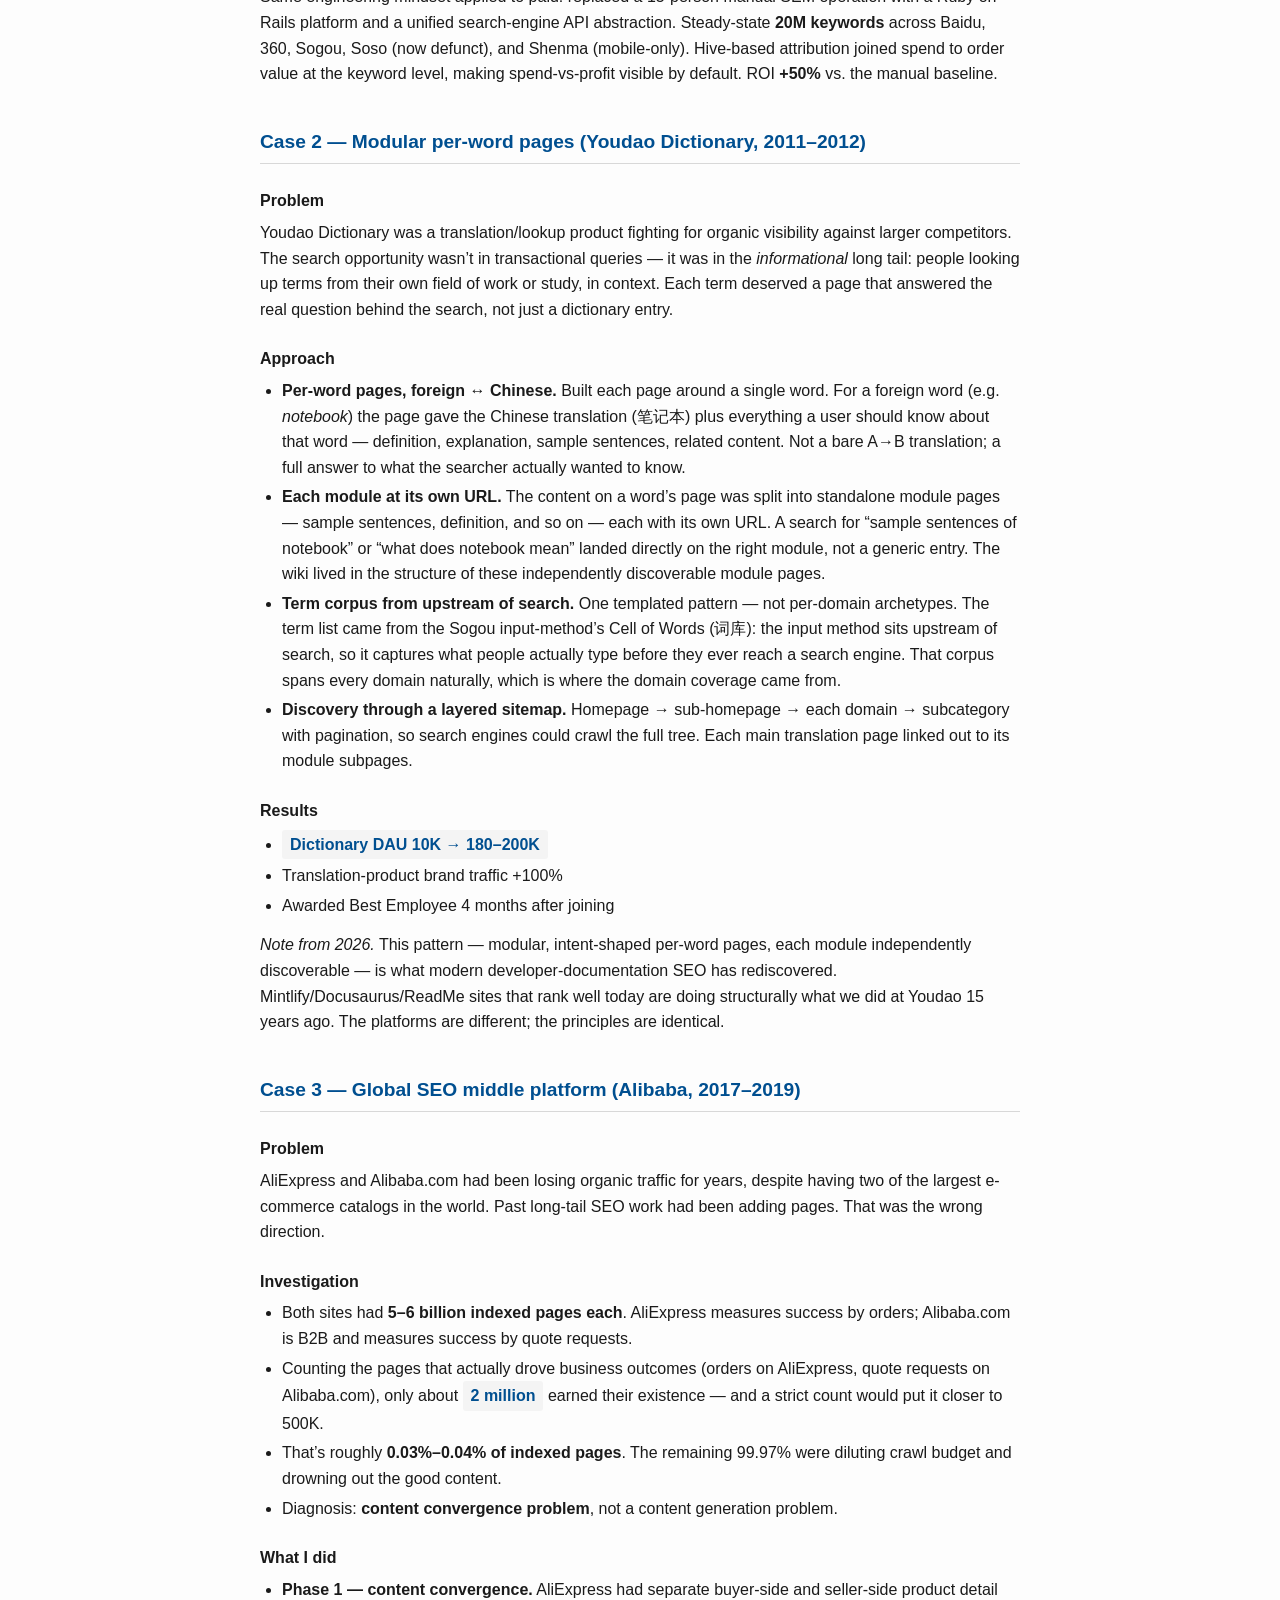
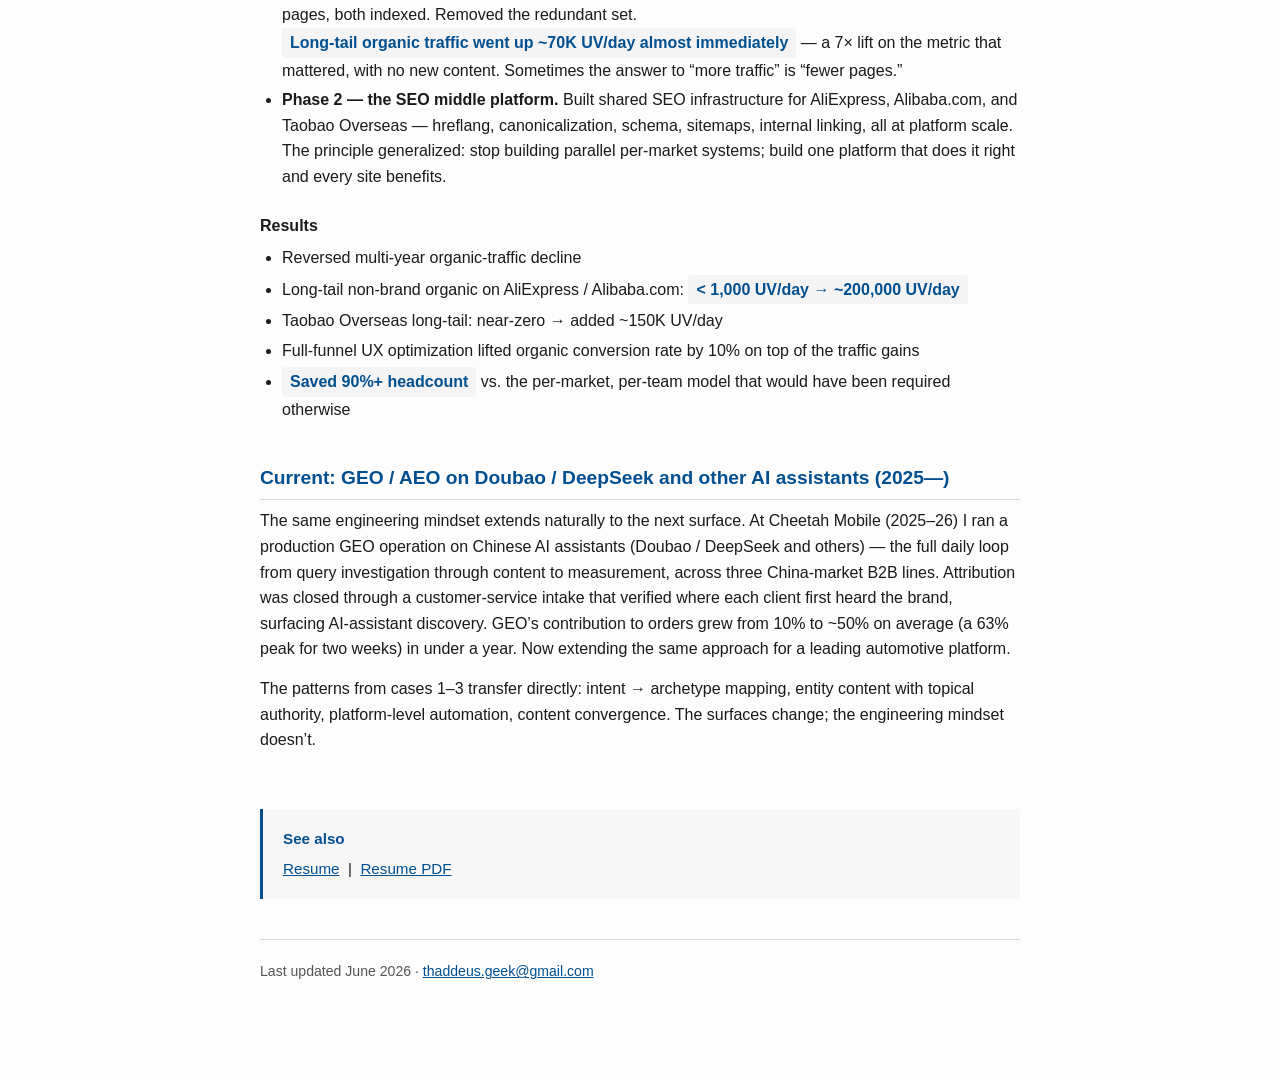
==== commit 884514e9: "GEO: name Doubao / DeepSeek explicitly on site (mirror CV) Co-Authored-By: Claude <noreply@anthropic" ====
--- a/seo-case-study/index.html
+++ b/seo-case-study/index.html
@@ -106,8 +106,8 @@
   <li><span class="stat">Saved 90%+ headcount</span> vs. the per-market, per-team model that would have been required otherwise</li>
 </ul>
 
-<h2>Current: GEO / AEO on Doubao and other AI assistants (2025&mdash;)</h2>
-<p>The same engineering mindset extends naturally to the next surface. At Cheetah Mobile (2025&ndash;26) I ran a production GEO operation on Chinese AI assistants (Doubao and others) &mdash; the full daily loop from query investigation through content to measurement, across three China-market B2B lines. Attribution was closed through a customer-service intake that verified where each client first heard the brand, surfacing AI-assistant discovery. GEO&rsquo;s contribution to orders grew from 10% to ~50% on average (a 63% peak for two weeks) in under a year. Now extending the same approach for a leading automotive platform.</p>
+<h2>Current: GEO / AEO on Doubao / DeepSeek and other AI assistants (2025&mdash;)</h2>
+<p>The same engineering mindset extends naturally to the next surface. At Cheetah Mobile (2025&ndash;26) I ran a production GEO operation on Chinese AI assistants (Doubao / DeepSeek and others) &mdash; the full daily loop from query investigation through content to measurement, across three China-market B2B lines. Attribution was closed through a customer-service intake that verified where each client first heard the brand, surfacing AI-assistant discovery. GEO&rsquo;s contribution to orders grew from 10% to ~50% on average (a 63% peak for two weeks) in under a year. Now extending the same approach for a leading automotive platform.</p>
 
 <p>The patterns from cases 1&ndash;3 transfer directly: intent &rarr; archetype mapping, entity content with topical authority, platform-level automation, content convergence. The surfaces change; the engineering mindset doesn&rsquo;t.</p>
 
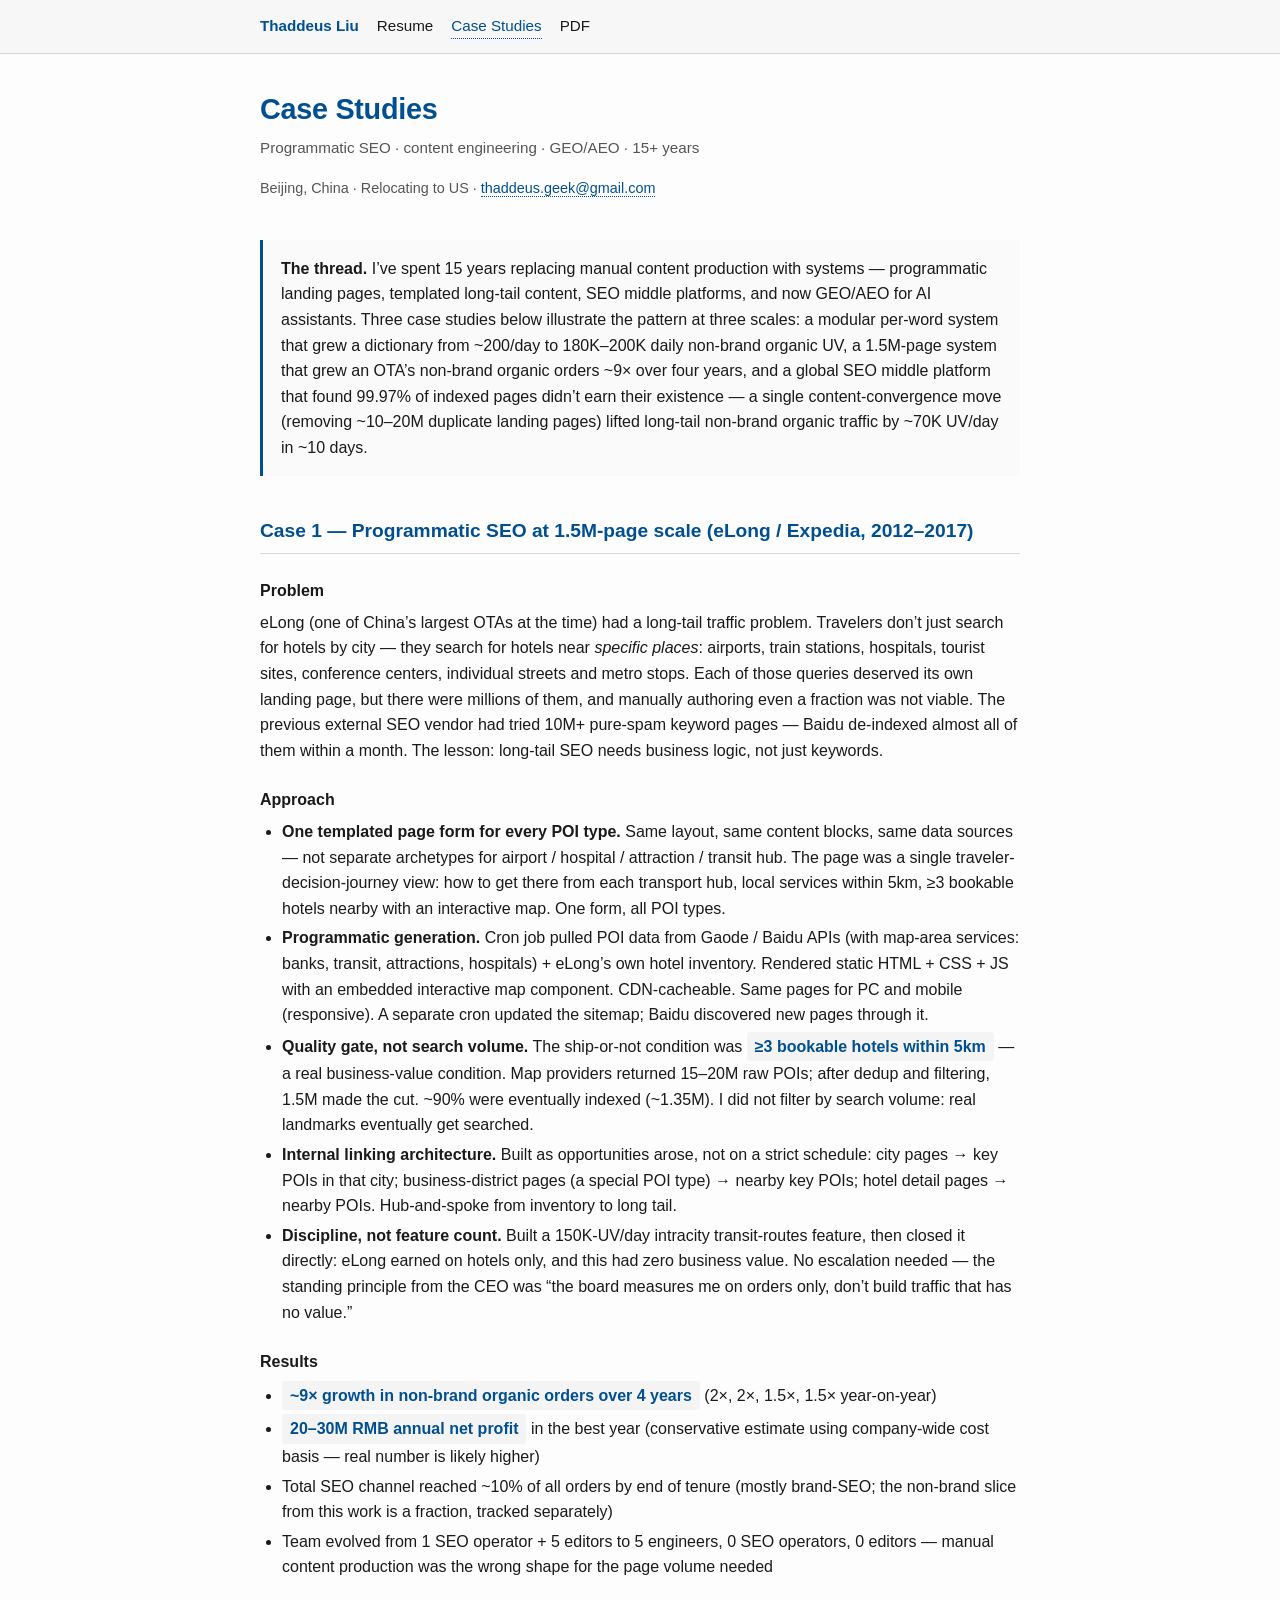
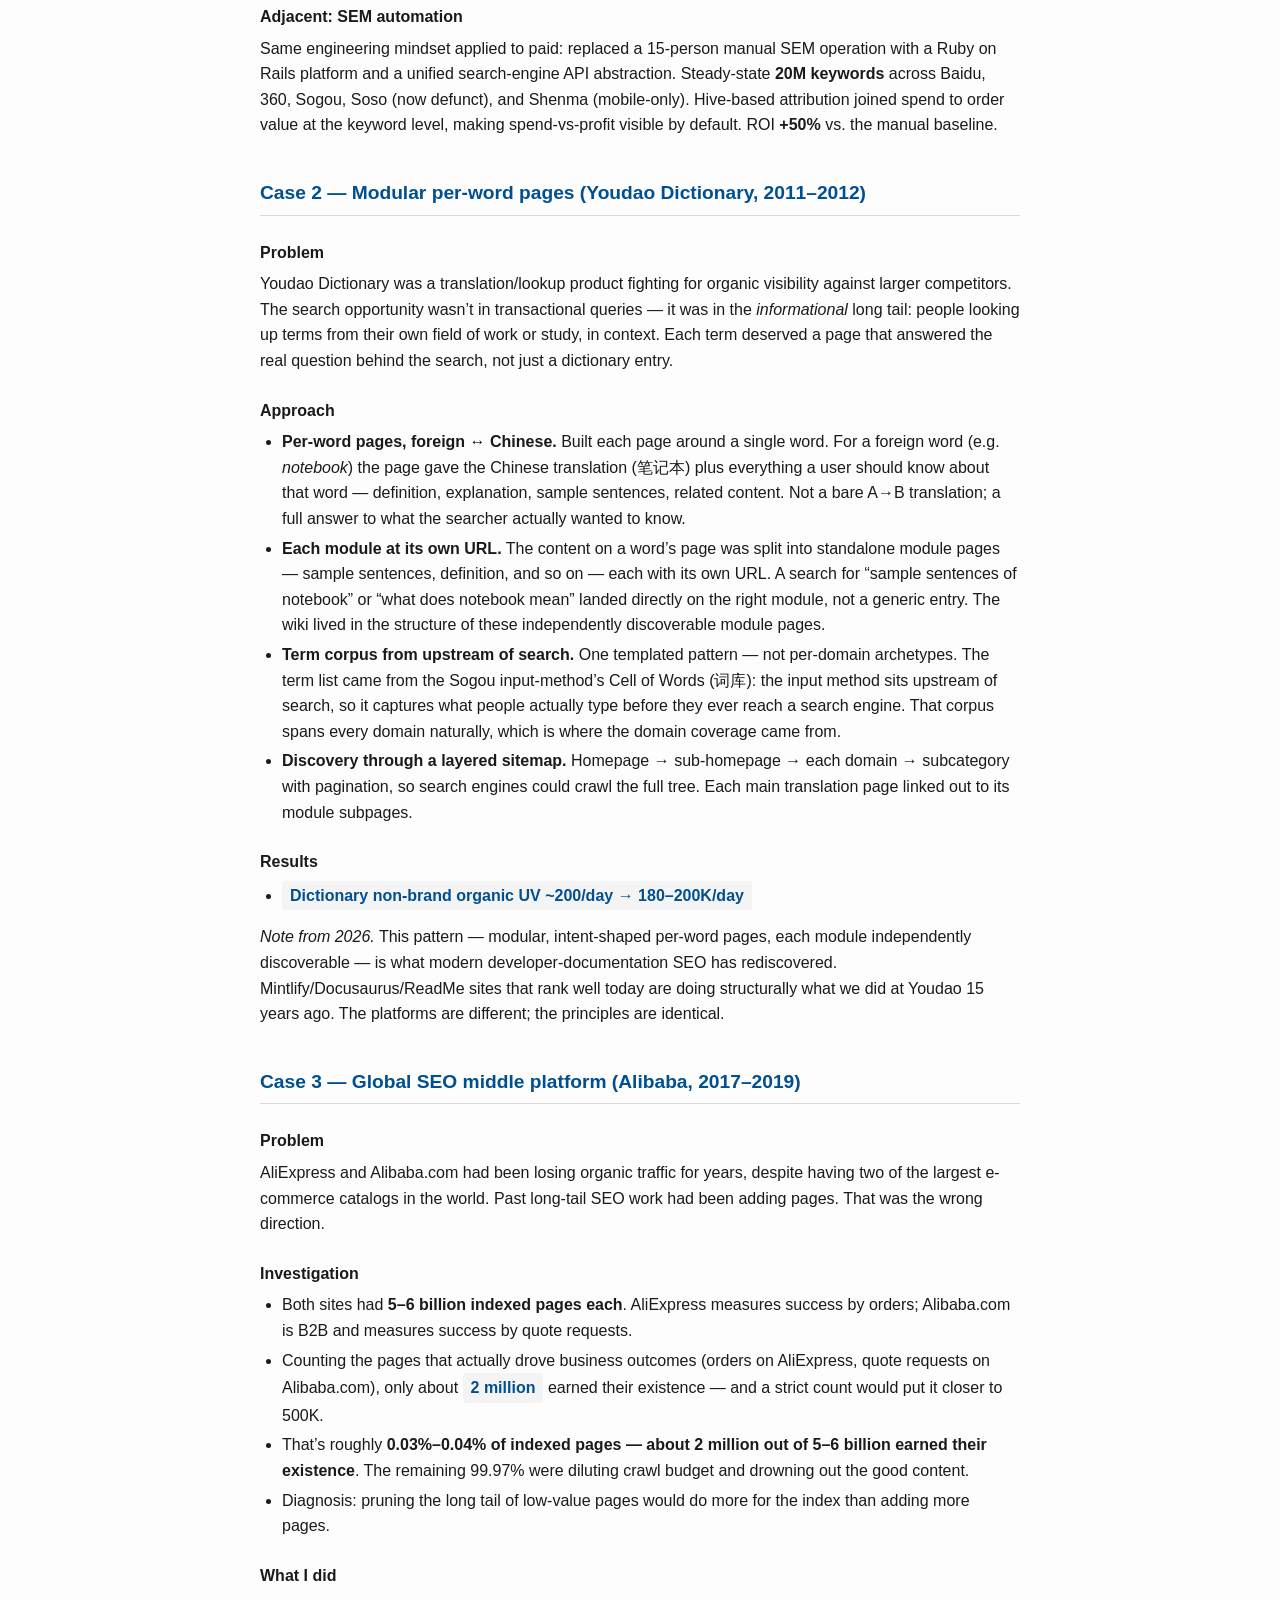
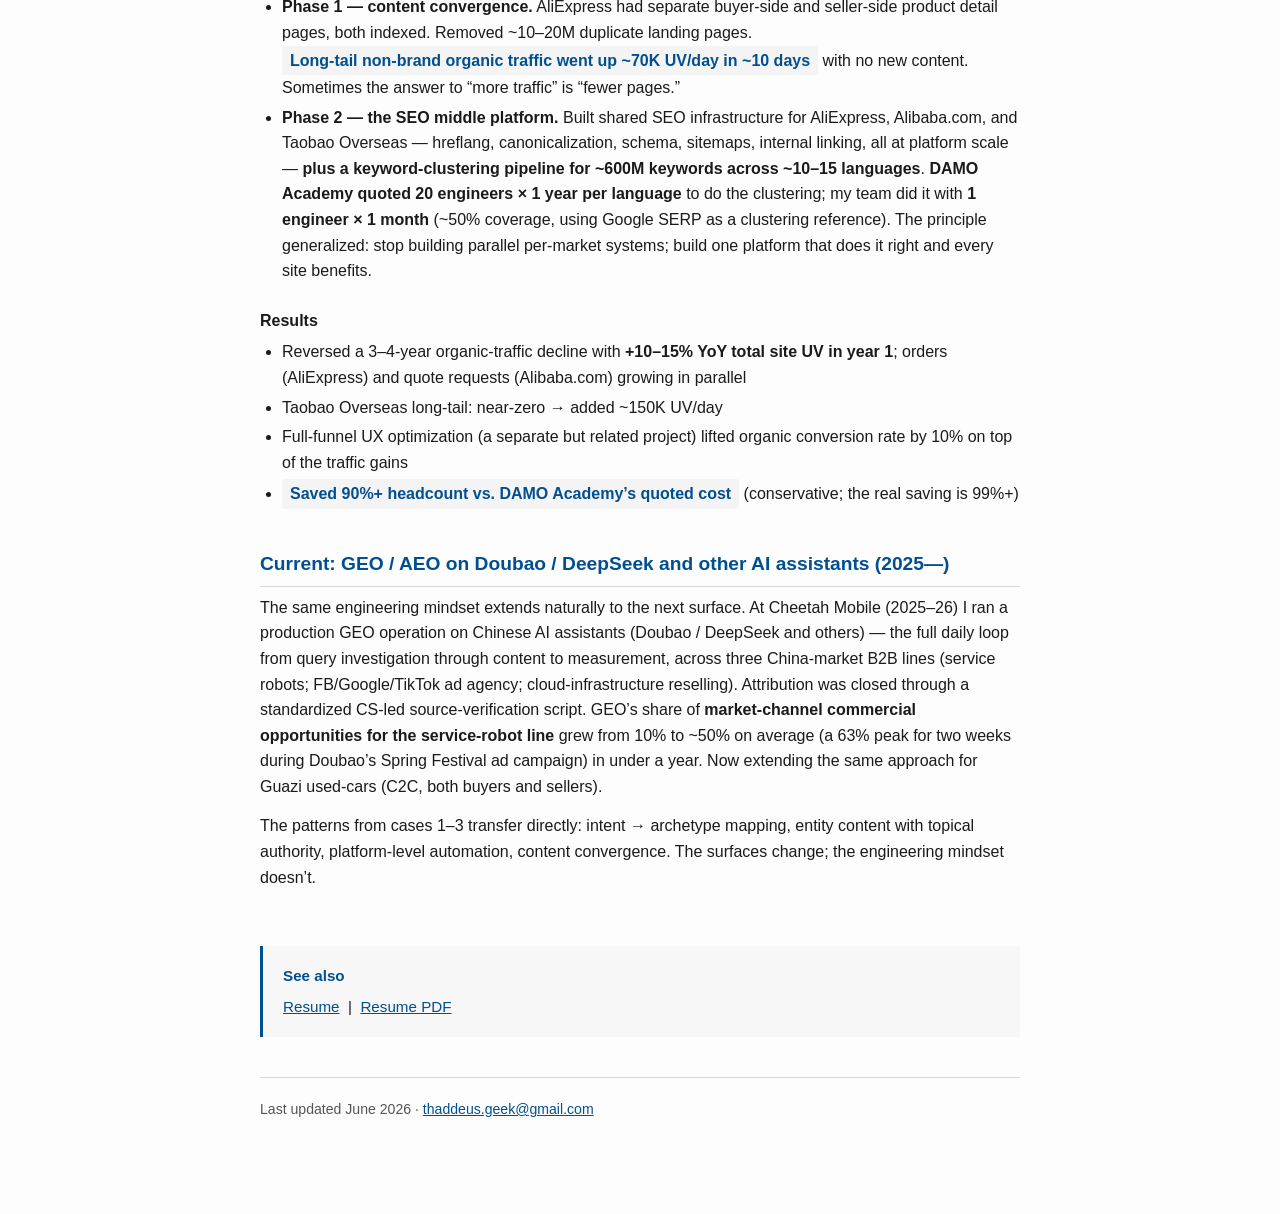
==== commit 6335724a: "Sync resume with journals: correct AI-inflated numbers Corrects Youdao (DAU -> non-brand UV), Alibab" ====
--- a/seo-case-study/index.html
+++ b/seo-case-study/index.html
@@ -28,7 +28,7 @@
 </header>
 
 <div class="summary">
-  <p><strong>The thread.</strong> I&rsquo;ve spent 15 years replacing manual content production with systems &mdash; programmatic landing pages, templated long-tail content, SEO middle platforms, and now GEO/AEO for AI assistants. Three case studies below illustrate the pattern at three scales: a modular per-word system that took a dictionary to 200K DAU, a 1.5M-page system that grew an OTA&rsquo;s non-brand organic orders ~9&times; over four years, and a global SEO middle platform that found 99.97% of indexed pages didn&rsquo;t earn their existence &mdash; a single delete-button press moved the long-tail metric by 7&times;.</p>
+  <p><strong>The thread.</strong> I&rsquo;ve spent 15 years replacing manual content production with systems &mdash; programmatic landing pages, templated long-tail content, SEO middle platforms, and now GEO/AEO for AI assistants. Three case studies below illustrate the pattern at three scales: a modular per-word system that grew a dictionary from ~200/day to 180K&ndash;200K daily non-brand organic UV, a 1.5M-page system that grew an OTA&rsquo;s non-brand organic orders ~9&times; over four years, and a global SEO middle platform that found 99.97% of indexed pages didn&rsquo;t earn their existence &mdash; a single content-convergence move (removing ~10&ndash;20M duplicate landing pages) lifted long-tail non-brand organic traffic by ~70K UV/day in ~10 days.</p>
 </div>
 
 <h2>Case 1 &mdash; Programmatic SEO at 1.5M-page scale (eLong / Expedia, 2012&ndash;2017)</h2>
@@ -71,9 +71,7 @@
 
 <h3>Results</h3>
 <ul>
-  <li><span class="stat">Dictionary DAU 10K &rarr; 180&ndash;200K</span></li>
-  <li>Translation-product brand traffic +100%</li>
-  <li>Awarded Best Employee 4 months after joining</li>
+  <li><span class="stat">Dictionary non-brand organic UV ~200/day &rarr; 180&ndash;200K/day</span></li>
 </ul>
 
 <p><em>Note from 2026.</em> This pattern &mdash; modular, intent-shaped per-word pages, each module independently discoverable &mdash; is what modern developer-documentation SEO has rediscovered. Mintlify/Docusaurus/ReadMe sites that rank well today are doing structurally what we did at Youdao 15 years ago. The platforms are different; the principles are identical.</p>
@@ -87,27 +85,26 @@
 <ul>
   <li>Both sites had <strong>5&ndash;6 billion indexed pages each</strong>. AliExpress measures success by orders; Alibaba.com is B2B and measures success by quote requests.</li>
   <li>Counting the pages that actually drove business outcomes (orders on AliExpress, quote requests on Alibaba.com), only about <span class="stat">2 million</span> earned their existence &mdash; and a strict count would put it closer to 500K.</li>
-  <li>That&rsquo;s roughly <strong>0.03%&ndash;0.04% of indexed pages</strong>. The remaining 99.97% were diluting crawl budget and drowning out the good content.</li>
-  <li>Diagnosis: <strong>content convergence problem</strong>, not a content generation problem.</li>
+  <li>That&rsquo;s roughly <strong>0.03%&ndash;0.04% of indexed pages &mdash; about 2 million out of 5&ndash;6 billion earned their existence</strong>. The remaining 99.97% were diluting crawl budget and drowning out the good content.</li>
+  <li>Diagnosis: pruning the long tail of low-value pages would do more for the index than adding more pages.</li>
 </ul>
 
 <h3>What I did</h3>
 <ul>
-  <li><strong>Phase 1 &mdash; content convergence.</strong> AliExpress had separate buyer-side and seller-side product detail pages, both indexed. Removed the redundant set. <span class="stat">Long-tail organic traffic went up ~70K UV/day almost immediately</span> &mdash; a 7&times; lift on the metric that mattered, with no new content. Sometimes the answer to &ldquo;more traffic&rdquo; is &ldquo;fewer pages.&rdquo;</li>
-  <li><strong>Phase 2 &mdash; the SEO middle platform.</strong> Built shared SEO infrastructure for AliExpress, Alibaba.com, and Taobao Overseas &mdash; hreflang, canonicalization, schema, sitemaps, internal linking, all at platform scale. The principle generalized: stop building parallel per-market systems; build one platform that does it right and every site benefits.</li>
+  <li><strong>Phase 1 &mdash; content convergence.</strong> AliExpress had separate buyer-side and seller-side product detail pages, both indexed. Removed ~10&ndash;20M duplicate landing pages. <span class="stat">Long-tail non-brand organic traffic went up ~70K UV/day in ~10 days</span> with no new content. Sometimes the answer to &ldquo;more traffic&rdquo; is &ldquo;fewer pages.&rdquo;</li>
+  <li><strong>Phase 2 &mdash; the SEO middle platform.</strong> Built shared SEO infrastructure for AliExpress, Alibaba.com, and Taobao Overseas &mdash; hreflang, canonicalization, schema, sitemaps, internal linking, all at platform scale &mdash; <strong>plus a keyword-clustering pipeline for ~600M keywords across ~10&ndash;15 languages</strong>. <strong>DAMO Academy quoted 20 engineers &times; 1 year per language</strong> to do the clustering; my team did it with <strong>1 engineer &times; 1 month</strong> (~50% coverage, using Google SERP as a clustering reference). The principle generalized: stop building parallel per-market systems; build one platform that does it right and every site benefits.</li>
 </ul>
 
 <h3>Results</h3>
 <ul>
-  <li>Reversed multi-year organic-traffic decline</li>
-  <li>Long-tail non-brand organic on AliExpress / Alibaba.com: <span class="stat">&lt; 1,000 UV/day &rarr; ~200,000 UV/day</span></li>
+  <li>Reversed a 3&ndash;4-year organic-traffic decline with <strong>+10&ndash;15% YoY total site UV in year 1</strong>; orders (AliExpress) and quote requests (Alibaba.com) growing in parallel</li>
   <li>Taobao Overseas long-tail: near-zero &rarr; added ~150K UV/day</li>
-  <li>Full-funnel UX optimization lifted organic conversion rate by 10% on top of the traffic gains</li>
-  <li><span class="stat">Saved 90%+ headcount</span> vs. the per-market, per-team model that would have been required otherwise</li>
+  <li>Full-funnel UX optimization (a separate but related project) lifted organic conversion rate by 10% on top of the traffic gains</li>
+  <li><span class="stat">Saved 90%+ headcount vs. DAMO Academy&rsquo;s quoted cost</span> (conservative; the real saving is 99%+)</li>
 </ul>
 
 <h2>Current: GEO / AEO on Doubao / DeepSeek and other AI assistants (2025&mdash;)</h2>
-<p>The same engineering mindset extends naturally to the next surface. At Cheetah Mobile (2025&ndash;26) I ran a production GEO operation on Chinese AI assistants (Doubao / DeepSeek and others) &mdash; the full daily loop from query investigation through content to measurement, across three China-market B2B lines. Attribution was closed through a customer-service intake that verified where each client first heard the brand, surfacing AI-assistant discovery. GEO&rsquo;s contribution to orders grew from 10% to ~50% on average (a 63% peak for two weeks) in under a year. Now extending the same approach for a leading automotive platform.</p>
+<p>The same engineering mindset extends naturally to the next surface. At Cheetah Mobile (2025&ndash;26) I ran a production GEO operation on Chinese AI assistants (Doubao / DeepSeek and others) &mdash; the full daily loop from query investigation through content to measurement, across three China-market B2B lines (service robots; FB/Google/TikTok ad agency; cloud-infrastructure reselling). Attribution was closed through a standardized CS-led source-verification script. GEO&rsquo;s share of <strong>market-channel commercial opportunities for the service-robot line</strong> grew from 10% to ~50% on average (a 63% peak for two weeks during Doubao&rsquo;s Spring Festival ad campaign) in under a year. Now extending the same approach for Guazi used-cars (C2C, both buyers and sellers).</p>
 
 <p>The patterns from cases 1&ndash;3 transfer directly: intent &rarr; archetype mapping, entity content with topical authority, platform-level automation, content convergence. The surfaces change; the engineering mindset doesn&rsquo;t.</p>
 
